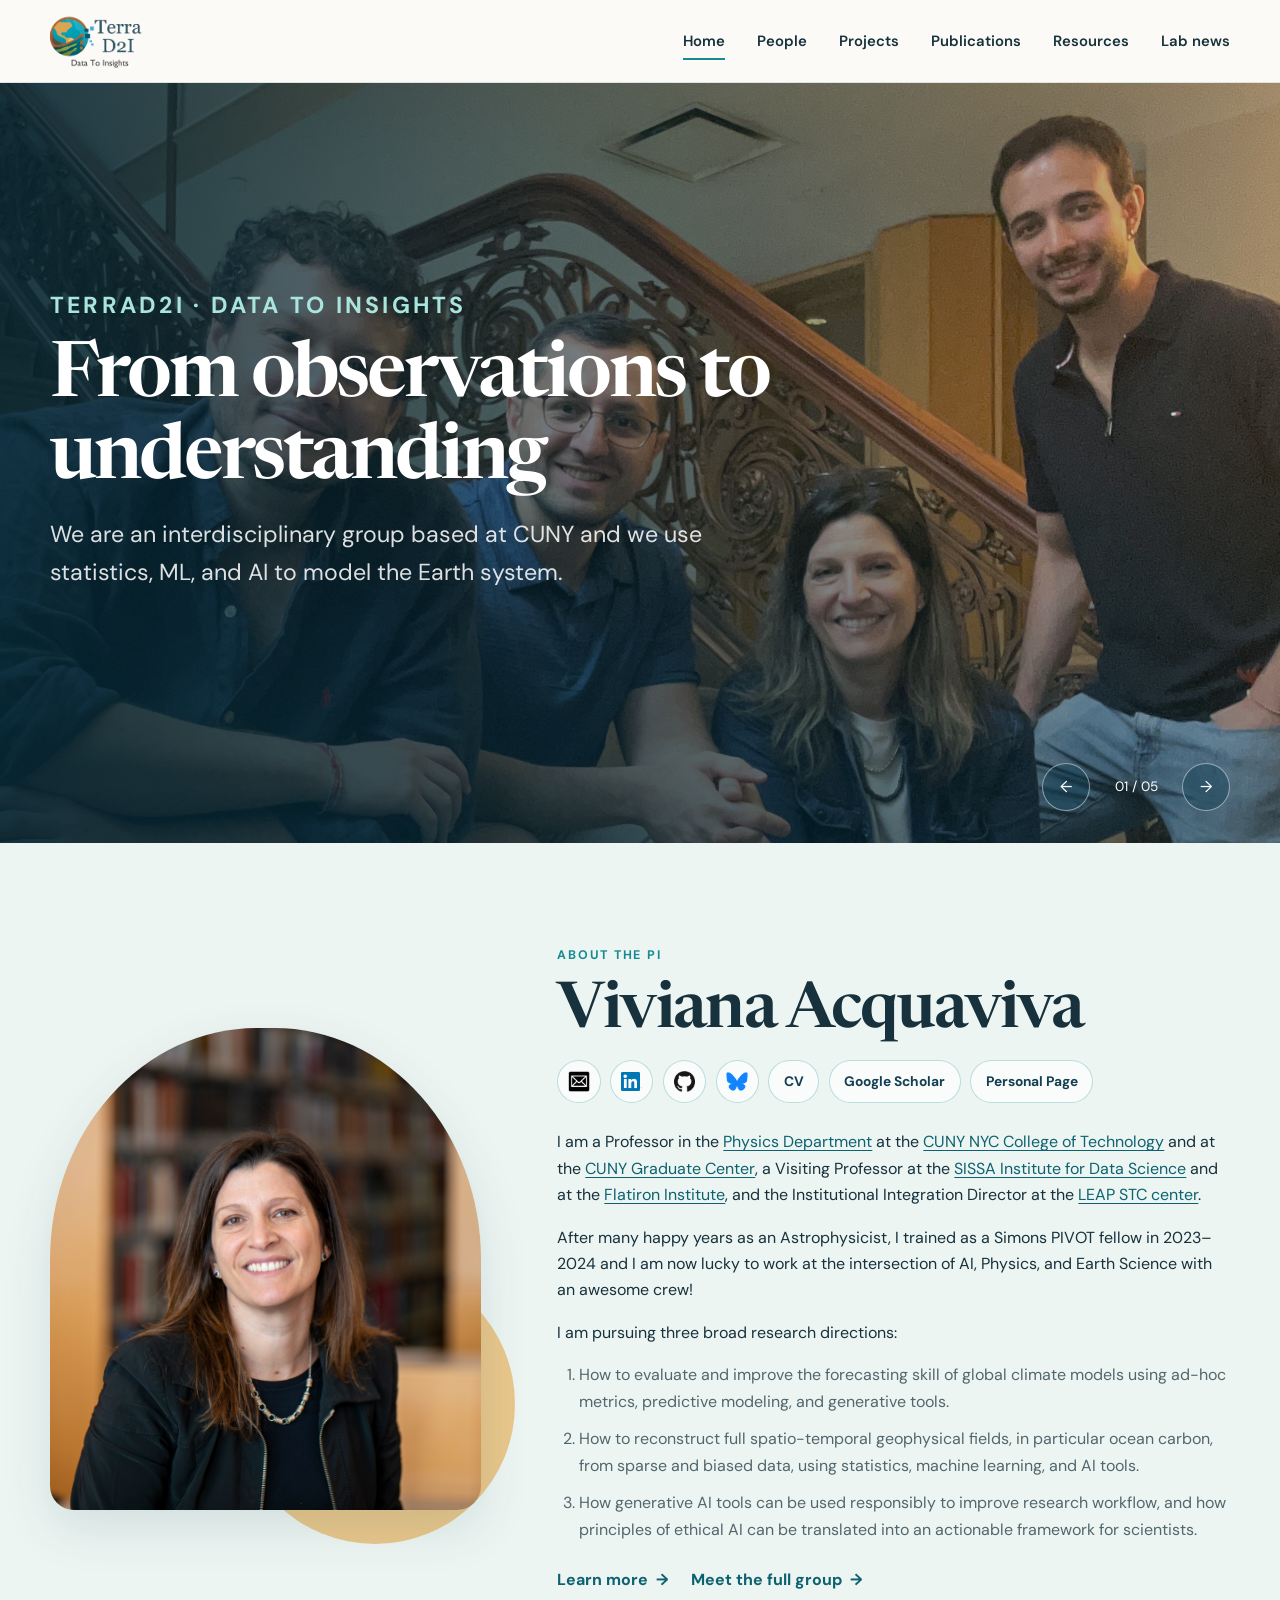
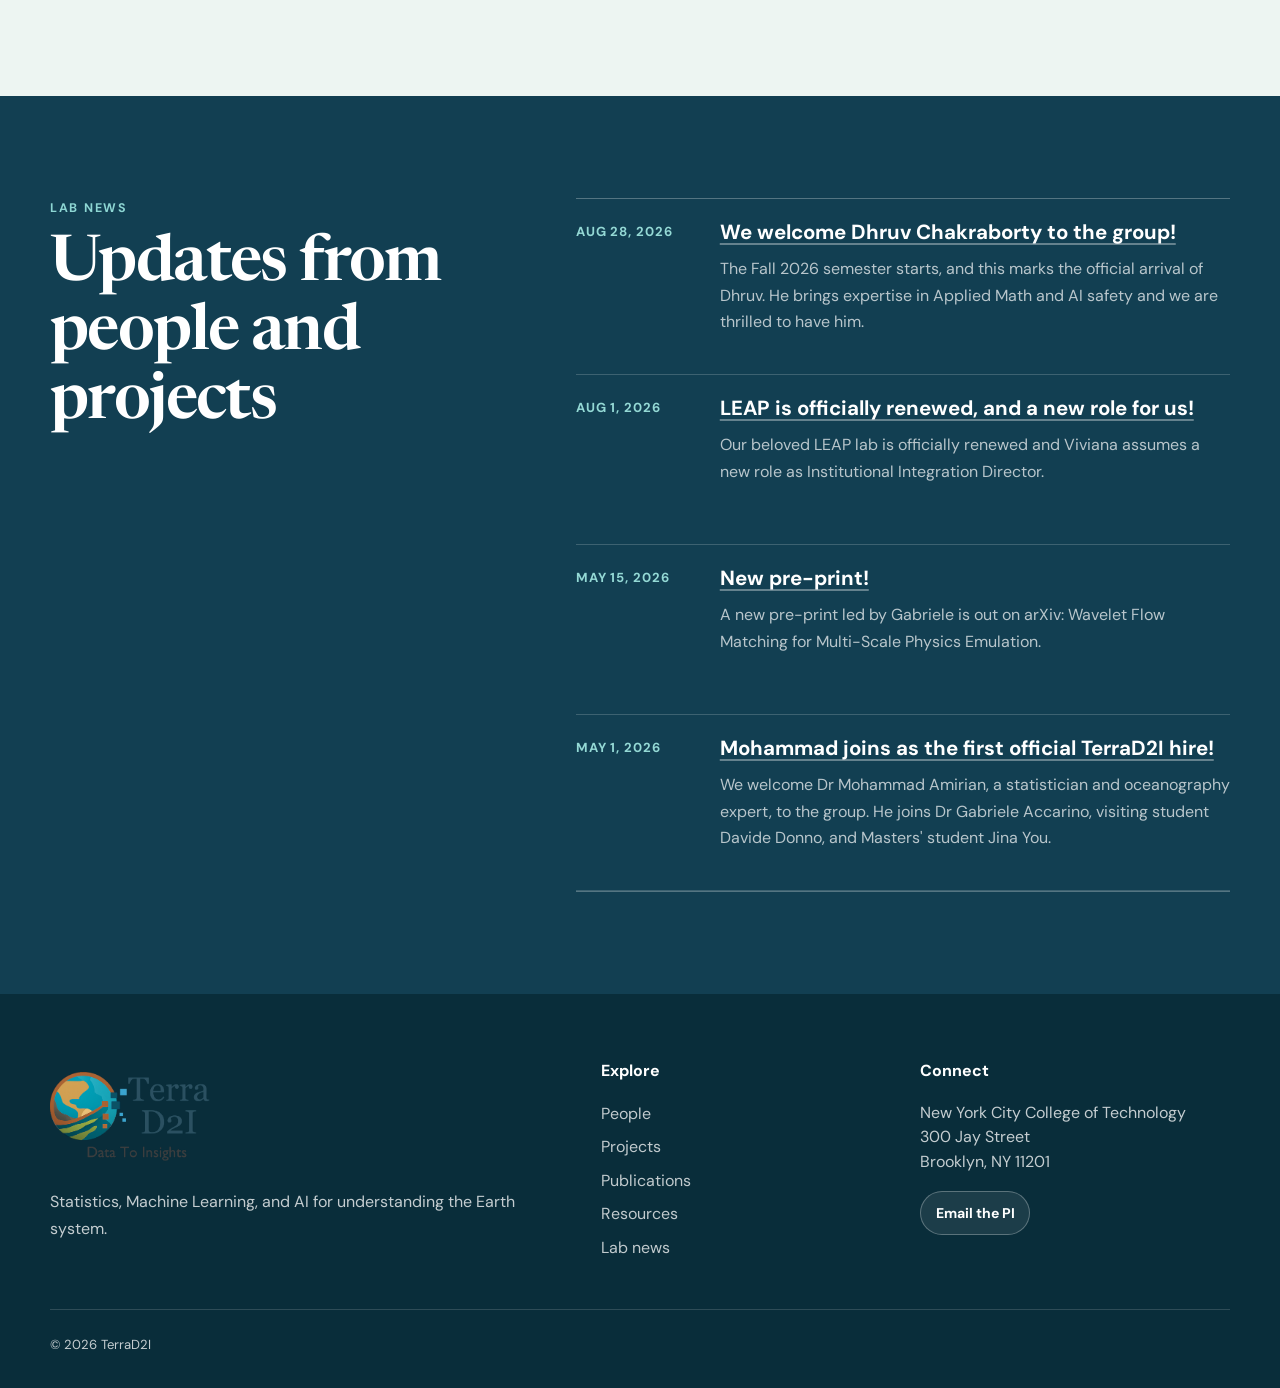
==== index.html @ cfc46a44 "Correct Jina You name" ====
<!doctype html>
<html lang="en">
<head>
  <meta charset="utf-8"><meta name="viewport" content="width=device-width, initial-scale=1">
  <meta name="description" content="The TerraD2I Lab uses statistics, ML, and AI to model the Earth system.">
  <title>TerraD2I · Data to Insights</title><link rel="icon" href="assets/logo/favicon.png"><link rel="stylesheet" href="css/styles.css?v=20260831-jina-you">
</head>
<body>
<a class="skip-link" href="#main">Skip to content</a>
<header class="site-header"><div class="container nav-wrap"><a class="brand" href="index.html" aria-label="TerraD2I home"><img src="assets/logo/terrad2i-logo.png" alt="TerraD2I — Data to Insights"></a><button class="menu-toggle" type="button" aria-expanded="false" aria-controls="site-navigation" aria-label="Open navigation"><span></span></button><nav class="site-nav" id="site-navigation" aria-label="Primary navigation"><a href="index.html" aria-current="page">Home</a><a href="people.html">People</a><a href="projects.html">Projects</a><a href="publications.html">Publications</a><a href="teaching-resources.html">Resources</a><a href="index.html#lab-news">Lab news</a></nav></div></header>
<main id="main">
  <section class="hero" data-slider tabindex="0" aria-label="Featured TerraD2I stories"><div class="hero-slides"></div><div class="container hero-content"><div class="hero-copy" aria-live="polite"></div></div><div class="hero-controls"><button class="round-button slider-prev" type="button" aria-label="Previous slide">←</button><span class="slide-status" aria-live="polite"></span><button class="round-button slider-next" type="button" aria-label="Next slide">→</button></div></section>
  <section class="section section-soft"><div class="container about-grid"><div class="about-photo"><img src="assets/people/viviana-acquaviva.png" alt="Viviana Acquaviva, principal investigator of TerraD2I"></div><div><p class="eyebrow">About the PI</p><h2>Viviana Acquaviva</h2><nav class="profile-links" aria-label="Viviana Acquaviva profile links"><a class="profile-icon-link" href="mailto:vacquaviva@citytech.cuny.edu" aria-label="Email"><img src="assets/logo/email-logo_orig.png" alt=""></a><a class="profile-icon-link" href="https://www.linkedin.com/in/viviana-acquaviva-09704343/" aria-label="LinkedIn"><img src="assets/logo/linkedin-logo_orig.png" alt=""></a><a class="profile-icon-link" href="https://github.com/vacquaviva" aria-label="GitHub"><img src="assets/logo/github-mark-120px-plus_orig.png" alt=""></a><a class="profile-icon-link" href="https://bsky.app/profile/venividivivi.bsky.social" aria-label="Bluesky"><img src="assets/logo/bluesky-logo-svg_orig.png" alt=""></a><a class="profile-text-link" href="assets/CV/cv_VA_Aug2026.pdf">CV</a><a class="profile-text-link" href="https://scholar.google.com/citations?hl=en&amp;user=9HxYZTUAAAAJ&amp;view_op=list_works&amp;sortby=pubdate">Google Scholar</a><a class="profile-text-link" href="https://www.drvivianaacquaviva.com/">Personal Page</a></nav><p>I am a Professor in the <a href="https://www.citytech.cuny.edu/physics/">Physics Department</a> at the <a href="https://www.citytech.cuny.edu/">CUNY NYC College of Technology</a> and at the <a href="https://www.gc.cuny.edu/home">CUNY Graduate Center</a>, a Visiting Professor at the <a href="https://datascience.sissa.it/">SISSA Institute for Data Science</a> and at the <a href="https://www.simonsfoundation.org/flatiron/">Flatiron Institute</a>, and the Institutional Integration Director at the <a href="https://leap.columbia.edu/">LEAP STC center</a>.</p><p>After many happy years as an Astrophysicist, I trained as a Simons PIVOT fellow in 2023–2024 and I am now lucky to work at the intersection of AI, Physics, and Earth Science with an awesome crew!</p><p>I am pursuing three broad research directions:</p><ol class="bio-list"><li>How to evaluate and improve the forecasting skill of global climate models using ad-hoc metrics, predictive modeling, and generative tools.</li><li>How to reconstruct full spatio-temporal geophysical fields, in particular ocean carbon, from sparse and biased data, using statistics, machine learning, and AI tools.</li><li>How generative AI tools can be used responsibly to improve research workflow, and how principles of ethical AI can be translated into an actionable framework for scientists.</li></ol><div class="about-actions"><a class="text-link" href="projects.html">Learn more</a><a class="text-link" href="people.html">Meet the full group</a></div></div></div></section>
  <section class="section section-dark" id="lab-news"><div class="container news-layout"><div><p class="eyebrow">Lab news</p><h2>Updates from people and projects</h2></div><div class="news-window" data-news data-loading aria-label="Latest news"><div class="news-track"><p>Loading news…</p></div></div></div></section>
</main>
<footer class="site-footer"><div class="container"><div class="footer-grid"><div><img class="footer-logo" src="assets/logo/terrad2i-logo.png" alt="TerraD2I"><p>Statistics, Machine Learning, and AI for understanding the Earth system.</p></div><div><p class="footer-title">Explore</p><nav class="footer-links" aria-label="Footer navigation"><a href="people.html">People</a><a href="projects.html">Projects</a><a href="publications.html">Publications</a><a href="teaching-resources.html">Resources</a><a href="index.html#lab-news">Lab news</a></nav></div><div><p class="footer-title">Connect</p><address class="footer-address">New York City College of Technology<br>300 Jay Street<br>Brooklyn, NY 11201</address><a class="footer-button" href="mailto:vacquaviva@citytech.cuny.edu">Email the PI</a></div></div><div class="footer-bottom">© <span data-year></span> TerraD2I</div></div></footer>
<script src="js/main.js?v=20260831-jina-you"></script></body></html>
---- css/styles.css ----
@import url('https://fonts.googleapis.com/css2?family=DM+Sans:wght@400;500;600;700&family=Newsreader:opsz,wght@6..72,500;6..72,600&display=swap');

:root {
  --ink: #17313d;
  --ink-soft: #52666d;
  --ocean: #123f52;
  --ocean-2: #0d6270;
  --teal: #168b91;
  --foam: #edf5f2;
  --sand: #e8b868;
  --sand-light: #f5ead4;
  --paper: #fbfaf6;
  --white: #fff;
  --line: #d7e1df;
  --shadow: 0 18px 50px rgba(18, 63, 82, .12);
  --radius: 1.25rem;
  --max: 1180px;
}

* { box-sizing: border-box; }
html { scroll-behavior: smooth; scroll-padding-top: 7rem; }
body { margin: 0; color: var(--ink); background: var(--paper); font-family: "DM Sans", sans-serif; line-height: 1.65; }
img { display: block; max-width: 100%; }
a { color: var(--ocean-2); text-underline-offset: .2em; }
a:hover { color: var(--teal); }
button, input { font: inherit; }
:focus-visible { outline: 3px solid var(--sand); outline-offset: 3px; }
.skip-link { position: fixed; top: .5rem; left: .5rem; z-index: 1000; transform: translateY(-160%); padding: .65rem 1rem; background: var(--white); color: var(--ocean); border-radius: .5rem; }
.skip-link:focus { transform: translateY(0); }
.container { width: min(calc(100% - 2rem), var(--max)); margin-inline: auto; }
.section { padding: clamp(4rem, 8vw, 7.5rem) 0; }
.section-soft { background: var(--foam); }
.section-dark { background: var(--ocean); color: var(--white); }
.eyebrow { margin: 0 0 .75rem; color: var(--teal); font-size: .78rem; font-weight: 700; letter-spacing: .14em; text-transform: uppercase; }
.section-dark .eyebrow { color: #8dd6d3; }
h1, h2, h3 { margin: 0 0 .8rem; line-height: 1.08; }
h1, h2 { font-family: "Newsreader", Georgia, serif; font-weight: 600; }
h1 { font-size: clamp(3rem, 8vw, 6rem); letter-spacing: -.04em; }
.hero h1 { font-size: clamp(2.4rem, 6.4vw, 4.8rem); }
h2 { font-size: clamp(2.3rem, 5vw, 4rem); letter-spacing: -.025em; }
h3 { font-size: 1.28rem; }
p { margin: 0 0 1rem; }
.lede { max-width: 780px; font-size: clamp(1.15rem, 2.3vw, 1.5rem); color: var(--ink-soft); }
.section-heading { display: flex; align-items: end; justify-content: space-between; gap: 2rem; margin-bottom: 2.25rem; }
.section-heading > div { max-width: 760px; }
.text-link { display: inline-flex; gap: .5rem; align-items: center; font-weight: 700; text-decoration: none; }
.text-link::after { content: "→"; transition: transform .2s ease; }
.text-link:hover::after { transform: translateX(.25rem); }

.site-header { position: sticky; top: 0; z-index: 100; background: rgba(251, 250, 246, .94); border-bottom: 1px solid rgba(215, 225, 223, .85); backdrop-filter: blur(14px); }
.nav-wrap { min-height: 82px; display: flex; align-items: center; justify-content: space-between; gap: 2rem; }
.brand { display: inline-flex; align-items: center; width: 152px; flex: 0 0 auto; }
.brand img { width: 100%; height: 64px; object-fit: contain; object-position: left center; }
.site-nav { display: flex; align-items: center; gap: clamp(1rem, 2.5vw, 2.1rem); }
.site-nav a { position: relative; color: var(--ink); font-size: .93rem; font-weight: 600; text-decoration: none; }
.site-nav a::after { content: ""; position: absolute; right: 0; bottom: -.45rem; left: 0; height: 2px; background: var(--teal); transform: scaleX(0); transition: transform .2s; }
.site-nav a:hover::after, .site-nav a[aria-current="page"]::after { transform: scaleX(1); }
.menu-toggle { display: none; width: 46px; height: 46px; place-items: center; border: 1px solid var(--line); border-radius: 50%; background: transparent; color: var(--ink); }
.menu-toggle span, .menu-toggle::before, .menu-toggle::after { content: ""; display: block; width: 20px; height: 2px; background: currentColor; transition: .2s; }
.menu-toggle::before { transform: translateY(-5px); }
.menu-toggle::after { transform: translateY(5px); }

.hero { position: relative; min-height: min(760px, calc(100vh - 82px)); overflow: hidden; background: var(--ocean); color: var(--white); }
.hero-slides, .hero-slide { position: absolute; inset: 0; }
.hero-slide { opacity: 0; transition: opacity .8s ease; }
.hero-slide.is-active { opacity: 1; }
.hero-slide::after { content: ""; position: absolute; inset: 0; background: linear-gradient(90deg, rgba(5, 37, 49, .88) 0%, rgba(5, 37, 49, .54) 48%, rgba(5, 37, 49, .15) 100%), linear-gradient(0deg, rgba(5, 37, 49, .48), transparent 55%); }
.hero-slide img { width: 100%; height: 100%; object-fit: cover; }
.hero-content { position: relative; z-index: 3; min-height: min(760px, calc(100vh - 82px)); display: flex; align-items: center; padding: 6rem 0 8rem; }
.hero-copy { max-width: 760px; }
.hero .eyebrow { color: #a9e5dd; }
.hero p { max-width: 660px; font-size: clamp(1.1rem, 2.2vw, 1.45rem); color: rgba(255,255,255,.86); }
.hero-controls { position: absolute; z-index: 5; right: max(1rem, calc((100vw - var(--max))/2)); bottom: 2rem; display: flex; align-items: center; gap: .75rem; }
.round-button { width: 48px; height: 48px; border: 1px solid rgba(255,255,255,.48); border-radius: 50%; background: rgba(18,63,82,.45); color: white; cursor: pointer; transition: .2s; }
.round-button:hover { background: var(--white); color: var(--ocean); }
.slide-status { min-width: 4.25rem; font-size: .85rem; text-align: center; }

.intro-grid { display: grid; grid-template-columns: .85fr 1.4fr; gap: clamp(2.5rem, 7vw, 7rem); align-items: start; }
.intro-mark { font-family: "Newsreader", Georgia, serif; font-size: clamp(4rem, 10vw, 8rem); line-height: .75; color: var(--sand); }
.intro-copy h2 { max-width: 780px; }
.about-grid { display: grid; grid-template-columns: minmax(280px, .8fr) 1.25fr; gap: clamp(2rem, 6vw, 6rem); align-items: center; }
.about-photo { position: relative; }
.about-photo::before { content: ""; position: absolute; width: 65%; aspect-ratio: 1; right: -8%; bottom: -7%; border-radius: 50%; background: var(--sand); opacity: .75; }
.about-photo img { position: relative; z-index: 1; width: 100%; aspect-ratio: 1 / 1.12; object-fit: cover; border-radius: 48% 48% 1.5rem 1.5rem; box-shadow: var(--shadow); }
.about-meta { margin-bottom: 1.5rem; color: var(--ink-soft); font-weight: 600; }
.profile-links { display: flex; flex-wrap: wrap; align-items: center; gap: .6rem; margin: .15rem 0 1.65rem; }
.profile-links a { display: inline-flex; align-items: center; justify-content: center; min-height: 2.7rem; border: 1px solid rgba(22, 139, 145, .28); border-radius: 99px; background: rgba(255,255,255,.72); color: var(--ocean); font-size: .86rem; font-weight: 700; text-decoration: none; transition: background .2s, border-color .2s, transform .2s; }
.profile-links a:hover { border-color: var(--teal); background: var(--white); color: var(--ocean-2); transform: translateY(-1px); }
.profile-links .profile-icon-link { flex: 0 0 2.7rem; width: 2.7rem; height: 2.7rem; min-height: 2.7rem; padding: 0; }
.profile-links .profile-icon-link img { display: block; width: 1.35rem; height: 1.35rem; max-width: 1.35rem; max-height: 1.35rem; object-fit: contain; }
.profile-text-link { padding: .55rem .9rem; }
.bio-list { margin: 0 0 1.5rem; padding-left: 1.35rem; color: var(--ink-soft); }
.bio-list li + li { margin-top: .7rem; }
.about-actions { display: flex; flex-wrap: wrap; gap: 1.4rem; align-items: center; }

.card-grid { display: grid; grid-template-columns: repeat(4, 1fr); gap: 1.25rem; }
.project-card { display: flex; flex-direction: column; min-height: 100%; overflow: hidden; background: var(--white); border: 1px solid var(--line); border-radius: var(--radius); box-shadow: 0 8px 30px rgba(18,63,82,.05); transition: transform .25s, box-shadow .25s; }
.project-card:hover { transform: translateY(-5px); box-shadow: var(--shadow); }
.project-card img { width: 100%; aspect-ratio: 16 / 9; object-fit: contain; background: var(--foam); padding: .45rem; }
.card-body { flex: 1; display: flex; flex-direction: column; padding: 1.35rem; }
.card-body p { color: var(--ink-soft); }
.card-body .text-link { margin-top: auto; }
.tags { display: flex; flex-wrap: wrap; gap: .45rem; margin-bottom: .85rem; }
.tag { padding: .28rem .62rem; border-radius: 99px; background: var(--foam); color: var(--ocean-2); font-size: .72rem; font-weight: 700; }

.news-layout { display: grid; grid-template-columns: .8fr 1.2fr; gap: clamp(2.5rem, 7vw, 7rem); align-items: start; }
.news-window { border-top: 1px solid rgba(255,255,255,.28); border-bottom: 1px solid rgba(255,255,255,.28); }
.news-track { display: grid; }
.news-item { min-height: 170px; display: grid; grid-template-columns: 120px 1fr; gap: 1.5rem; padding: 1.4rem 0; border-bottom: 1px solid rgba(255,255,255,.18); }
.news-date { color: #94d9d5; font-size: .82rem; font-weight: 700; letter-spacing: .07em; text-transform: uppercase; }
.news-item h3 { color: var(--white); }
.news-item p { color: rgba(255,255,255,.7); }
.news-item a { color: var(--white); text-decoration-color: rgba(255,255,255,.35); }
.news-note { color: rgba(255,255,255,.68); }

.quick-grid { display: grid; grid-template-columns: repeat(3, 1fr); border-top: 1px solid var(--line); border-left: 1px solid var(--line); }
.quick-card { min-height: 220px; padding: 2rem; color: var(--ink); border-right: 1px solid var(--line); border-bottom: 1px solid var(--line); text-decoration: none; transition: background .2s; }
.quick-card:hover { background: var(--sand-light); color: var(--ink); }
.quick-card span { display: block; margin-top: 2.25rem; color: var(--teal); font-size: 1.6rem; }

.page-hero { padding: clamp(5rem, 10vw, 9rem) 0 clamp(3rem, 7vw, 6rem); background: var(--ocean); color: var(--white); }
.page-hero p { max-width: 760px; color: rgba(255,255,255,.74); font-size: 1.2rem; }
.simple-page-heading { margin-bottom: 2.5rem; }
.simple-page-heading h1 { color: var(--ocean); font-size: clamp(3rem, 7vw, 5rem); }
.simple-page-heading .people-page-title { font-size: clamp(2.4rem, 5.6vw, 4rem); }
.page-tag { font-size: 1.05rem; letter-spacing: .16em; margin-bottom: 1.5rem; }
.people-grid { display: grid; grid-template-columns: repeat(3, 1fr); gap: 1.5rem; }
.person-card { display: flex; flex-direction: column; overflow: hidden; background: var(--white); border: 1px solid var(--line); border-radius: var(--radius); }
.person-card img { width: 100%; aspect-ratio: 1 / .92; object-fit: cover; object-position: center 24%; }
.person-card .card-body { display: block; flex: 1; }
.person-position { margin-bottom: .15rem; color: var(--teal); font-weight: 700; }
.person-affiliation { margin-bottom: 1rem; color: var(--ink-soft); font-size: .9rem; }
.person-links { display: flex; flex-wrap: wrap; align-items: center; gap: .55rem; margin-top: 1rem; }
.person-links a { display: inline-flex; align-items: center; justify-content: center; min-height: 2.25rem; border: 1px solid rgba(22, 139, 145, .28); border-radius: 99px; background: rgba(237, 245, 242, .72); color: var(--ocean); font-size: .82rem; font-weight: 700; text-decoration: none; transition: background .2s, border-color .2s, transform .2s; }
.person-links a:hover { border-color: var(--teal); background: var(--white); transform: translateY(-1px); }
.person-icon-link { width: 2.25rem; padding: 0; }
.person-icon-link img { width: 1.1rem; height: 1.1rem; max-width: 1.1rem; max-height: 1.1rem; object-fit: contain; }
.person-text-link { padding: .45rem .75rem; }
.pi-card { display: grid; grid-template-columns: minmax(280px, .85fr) 1.25fr; overflow: hidden; margin-bottom: 5rem; background: var(--white); border: 1px solid var(--line); border-radius: var(--radius); box-shadow: var(--shadow); }
.pi-card img { width: 100%; height: 100%; min-height: 480px; object-fit: cover; }
.pi-card .card-body { padding: clamp(2rem, 5vw, 4rem); justify-content: center; }

.filters { display: flex; flex-wrap: wrap; gap: .65rem; margin-bottom: 2rem; }
.filter-button { padding: .6rem .95rem; border: 1px solid var(--line); border-radius: 99px; background: var(--white); color: var(--ink); cursor: pointer; font-weight: 700; }
.filter-button:hover, .filter-button.is-active { border-color: var(--ocean); background: var(--ocean); color: var(--white); }
.projects-grid { grid-template-columns: repeat(3, 1fr); }

.search-wrap { position: relative; max-width: 620px; margin-bottom: 2.5rem; }
.search-input { width: 100%; padding: 1rem 1.1rem 1rem 3.1rem; border: 1px solid var(--line); border-radius: .8rem; background: var(--white); color: var(--ink); }
.search-wrap::before { content: "⌕"; position: absolute; top: .36rem; left: 1rem; color: var(--teal); font-size: 1.75rem; }
.pub-year { margin: 3rem 0 1rem; padding-bottom: .6rem; border-bottom: 2px solid var(--sand); font-family: "Newsreader", Georgia, serif; font-size: 2rem; }
.publication { display: grid; grid-template-columns: 1fr auto; gap: 1.5rem; padding: 1.5rem 0; border-bottom: 1px solid var(--line); }
.publication h3 { margin-bottom: .35rem; }
.pub-meta { color: var(--ink-soft); }
.pub-links { display: flex; align-items: start; flex-wrap: wrap; gap: .5rem; }
.pub-links a { padding: .3rem .55rem; border: 1px solid var(--line); border-radius: .4rem; font-size: .75rem; font-weight: 700; text-decoration: none; }
.empty-state { padding: 2rem; border: 1px dashed var(--line); border-radius: var(--radius); color: var(--ink-soft); }

.resources-grid { display: grid; grid-template-columns: repeat(2, 1fr); gap: 1.25rem; }
.resource-card { display: grid; grid-template-columns: 68px 1fr; gap: 1.25rem; padding: 1.6rem; background: var(--white); border: 1px solid var(--line); border-radius: var(--radius); }
.resource-icon { width: 58px; height: 58px; display: grid; place-items: center; border-radius: 50%; background: var(--sand-light); color: var(--ocean); font-family: "Newsreader", Georgia, serif; font-size: 1.65rem; }

.site-footer { padding: 4rem 0 2rem; background: #092d3a; color: rgba(255,255,255,.76); }
.footer-grid { display: grid; grid-template-columns: 1.3fr .7fr .8fr; gap: 3rem; }
.footer-logo { width: 180px; margin-bottom: 1.2rem; opacity: .96; }
.footer-title { color: var(--white); font-weight: 700; }
.footer-links { display: grid; gap: .45rem; }
.footer-links a { color: rgba(255,255,255,.75); text-decoration: none; }
.footer-address { margin-bottom: 1rem; color: rgba(255,255,255,.76); font-style: normal; line-height: 1.55; }
.footer-button { display: inline-flex; align-items: center; justify-content: center; padding: .6rem .9rem; border: 1px solid rgba(255,255,255,.28); border-radius: 99px; background: rgba(255,255,255,.08); color: var(--white); font-size: .88rem; font-weight: 700; text-decoration: none; transition: background .2s, border-color .2s, transform .2s; }
.footer-button:hover { border-color: rgba(255,255,255,.55); background: rgba(255,255,255,.15); color: var(--white); transform: translateY(-1px); }
.footer-bottom { margin-top: 3rem; padding-top: 1.5rem; border-top: 1px solid rgba(255,255,255,.15); font-size: .82rem; }

@media (max-width: 980px) {
  .menu-toggle { display: grid; }
  .site-nav { position: absolute; top: 82px; right: 0; left: 0; display: none; padding: 1.25rem 1rem 1.75rem; background: var(--paper); border-bottom: 1px solid var(--line); box-shadow: var(--shadow); }
  .site-nav.is-open { display: grid; }
  .site-nav a { padding: .45rem 0; }
  .card-grid, .projects-grid { grid-template-columns: repeat(2, 1fr); }
  .people-grid { grid-template-columns: repeat(2, 1fr); }
  .intro-grid, .news-layout { grid-template-columns: 1fr; }
  .intro-mark { line-height: 1; }
}

@media (max-width: 720px) {
  .section { padding: 4.25rem 0; }
  .hero, .hero-content { min-height: 660px; }
  .hero-slide::after { background: linear-gradient(0deg, rgba(5,37,49,.92), rgba(5,37,49,.35)); }
  .hero-content { align-items: end; padding-bottom: 8rem; }
  .hero-controls { right: 1rem; left: 1rem; justify-content: flex-end; }
  .section-heading { display: block; }
  .section-heading .text-link { margin-top: 1rem; }
  .about-grid, .pi-card { grid-template-columns: 1fr; }
  .pi-card img { min-height: 0; aspect-ratio: 1; }
  .card-grid, .projects-grid, .people-grid, .quick-grid, .resources-grid, .footer-grid { grid-template-columns: 1fr; }
  .news-item { grid-template-columns: 1fr; gap: .35rem; }
  .publication { grid-template-columns: 1fr; }
  .quick-grid { border-left: 0; }
  .quick-card { border-left: 1px solid var(--line); }
}

@media (prefers-reduced-motion: reduce) {
  html { scroll-behavior: auto; }
  *, *::before, *::after { scroll-behavior: auto !important; transition-duration: .01ms !important; animation-duration: .01ms !important; animation-iteration-count: 1 !important; }
}
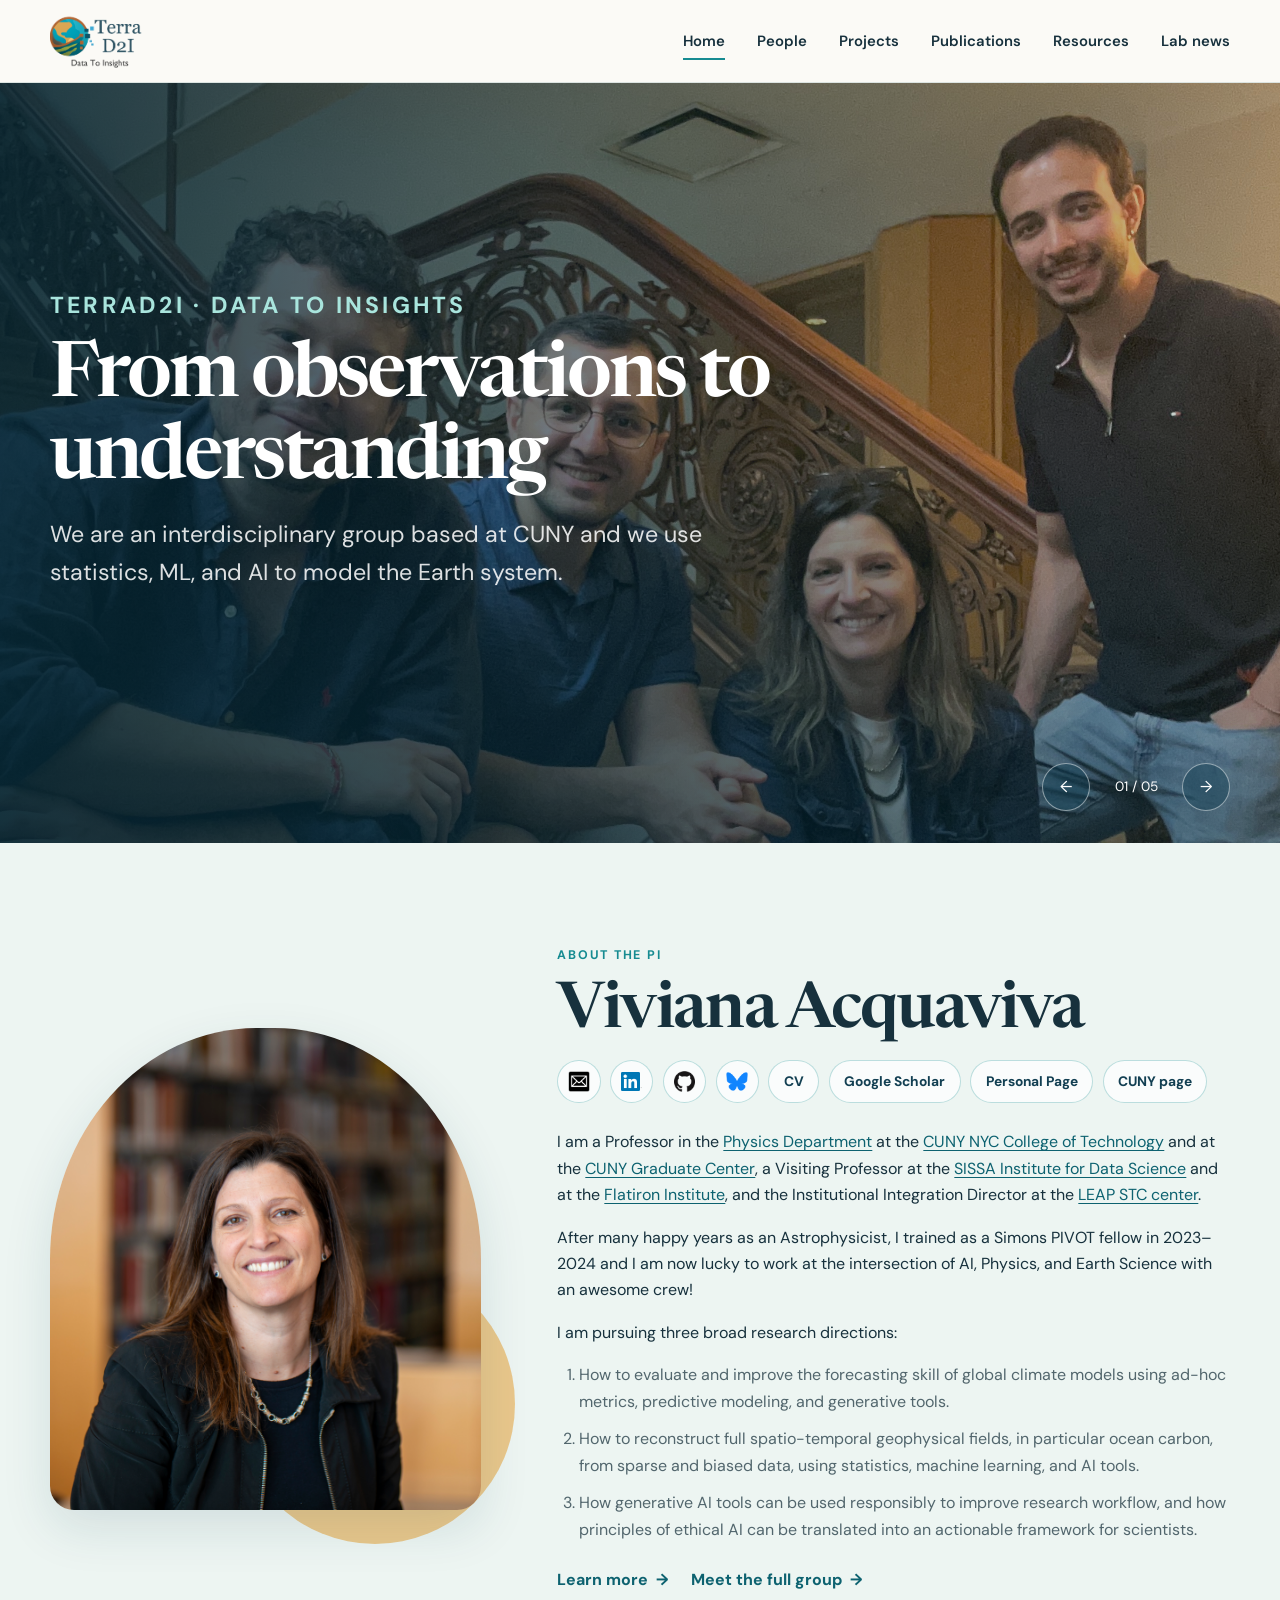
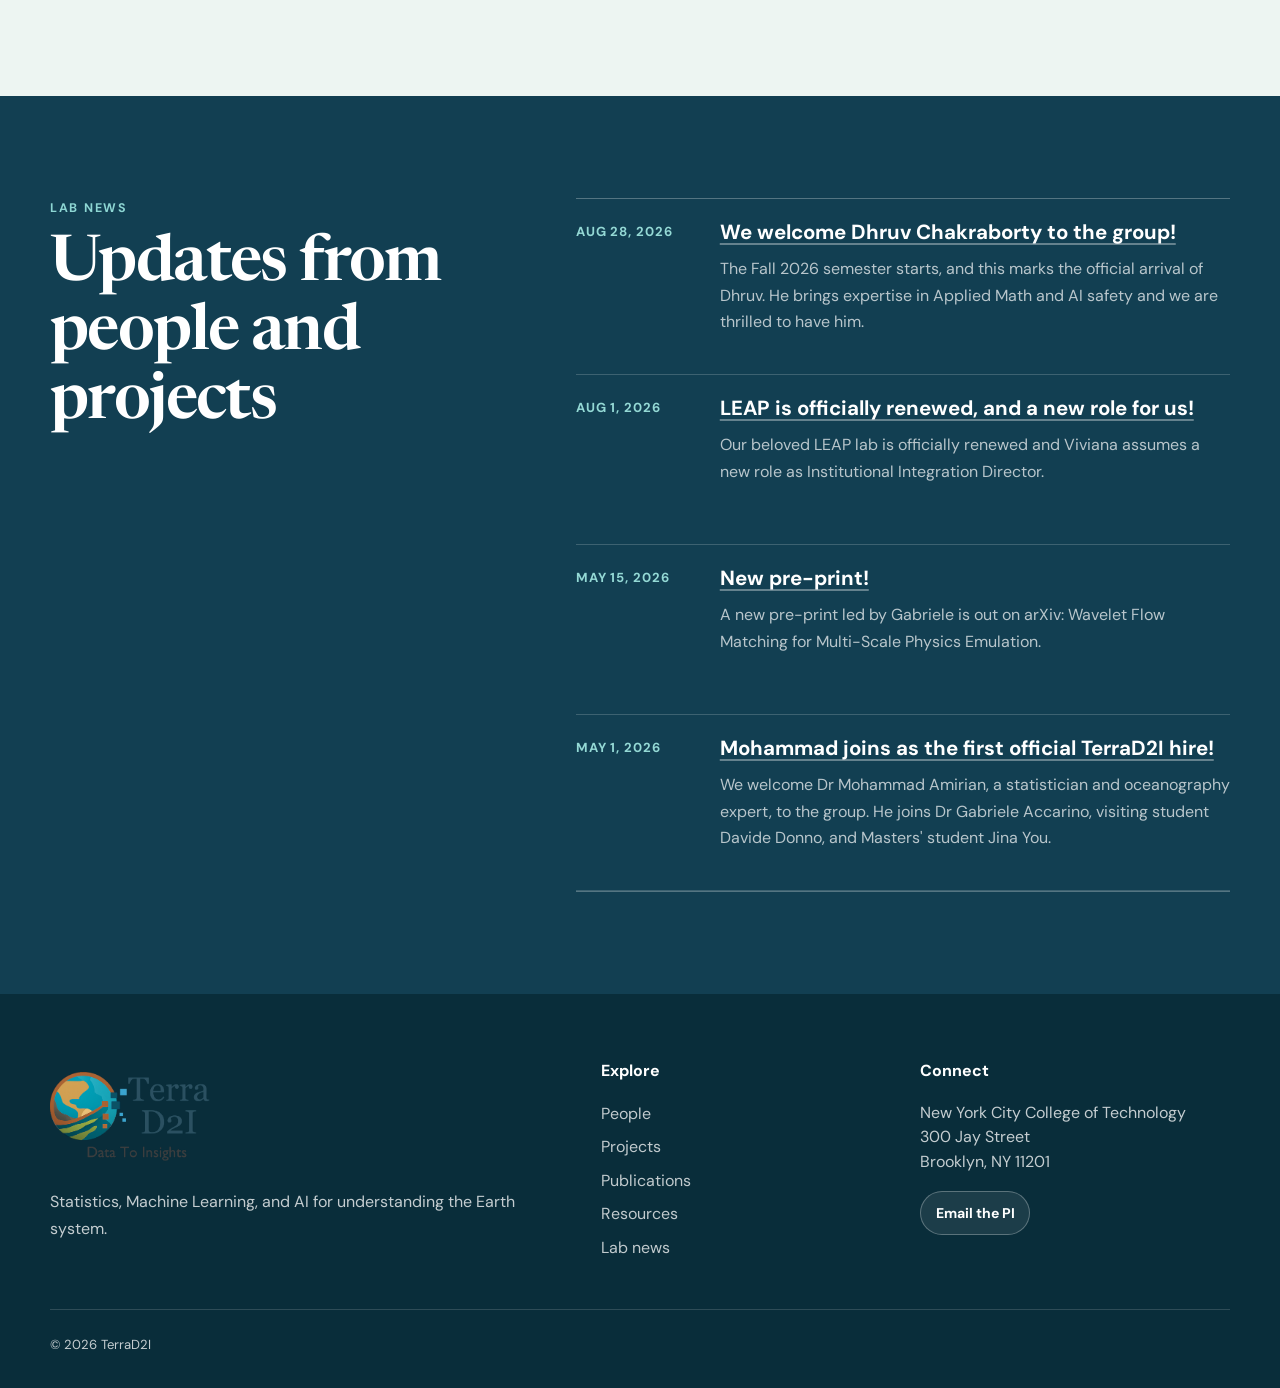
==== commit 13c13aff: "Add CUNY profile link" ====
--- a/index.html
+++ b/index.html
@@ -3,15 +3,15 @@
 <head>
   <meta charset="utf-8"><meta name="viewport" content="width=device-width, initial-scale=1">
   <meta name="description" content="The TerraD2I Lab uses statistics, ML, and AI to model the Earth system.">
-  <title>TerraD2I · Data to Insights</title><link rel="icon" href="assets/logo/favicon.png"><link rel="stylesheet" href="css/styles.css?v=20260831-jina-you">
+  <title>TerraD2I · Data to Insights</title><link rel="icon" href="assets/logo/favicon.png"><link rel="stylesheet" href="css/styles.css?v=20260831-cuny-page">
 </head>
 <body>
 <a class="skip-link" href="#main">Skip to content</a>
 <header class="site-header"><div class="container nav-wrap"><a class="brand" href="index.html" aria-label="TerraD2I home"><img src="assets/logo/terrad2i-logo.png" alt="TerraD2I — Data to Insights"></a><button class="menu-toggle" type="button" aria-expanded="false" aria-controls="site-navigation" aria-label="Open navigation"><span></span></button><nav class="site-nav" id="site-navigation" aria-label="Primary navigation"><a href="index.html" aria-current="page">Home</a><a href="people.html">People</a><a href="projects.html">Projects</a><a href="publications.html">Publications</a><a href="teaching-resources.html">Resources</a><a href="index.html#lab-news">Lab news</a></nav></div></header>
 <main id="main">
   <section class="hero" data-slider tabindex="0" aria-label="Featured TerraD2I stories"><div class="hero-slides"></div><div class="container hero-content"><div class="hero-copy" aria-live="polite"></div></div><div class="hero-controls"><button class="round-button slider-prev" type="button" aria-label="Previous slide">←</button><span class="slide-status" aria-live="polite"></span><button class="round-button slider-next" type="button" aria-label="Next slide">→</button></div></section>
-  <section class="section section-soft"><div class="container about-grid"><div class="about-photo"><img src="assets/people/viviana-acquaviva.png" alt="Viviana Acquaviva, principal investigator of TerraD2I"></div><div><p class="eyebrow">About the PI</p><h2>Viviana Acquaviva</h2><nav class="profile-links" aria-label="Viviana Acquaviva profile links"><a class="profile-icon-link" href="mailto:vacquaviva@citytech.cuny.edu" aria-label="Email"><img src="assets/logo/email-logo_orig.png" alt=""></a><a class="profile-icon-link" href="https://www.linkedin.com/in/viviana-acquaviva-09704343/" aria-label="LinkedIn"><img src="assets/logo/linkedin-logo_orig.png" alt=""></a><a class="profile-icon-link" href="https://github.com/vacquaviva" aria-label="GitHub"><img src="assets/logo/github-mark-120px-plus_orig.png" alt=""></a><a class="profile-icon-link" href="https://bsky.app/profile/venividivivi.bsky.social" aria-label="Bluesky"><img src="assets/logo/bluesky-logo-svg_orig.png" alt=""></a><a class="profile-text-link" href="assets/CV/cv_VA_Aug2026.pdf">CV</a><a class="profile-text-link" href="https://scholar.google.com/citations?hl=en&amp;user=9HxYZTUAAAAJ&amp;view_op=list_works&amp;sortby=pubdate">Google Scholar</a><a class="profile-text-link" href="https://www.drvivianaacquaviva.com/">Personal Page</a></nav><p>I am a Professor in the <a href="https://www.citytech.cuny.edu/physics/">Physics Department</a> at the <a href="https://www.citytech.cuny.edu/">CUNY NYC College of Technology</a> and at the <a href="https://www.gc.cuny.edu/home">CUNY Graduate Center</a>, a Visiting Professor at the <a href="https://datascience.sissa.it/">SISSA Institute for Data Science</a> and at the <a href="https://www.simonsfoundation.org/flatiron/">Flatiron Institute</a>, and the Institutional Integration Director at the <a href="https://leap.columbia.edu/">LEAP STC center</a>.</p><p>After many happy years as an Astrophysicist, I trained as a Simons PIVOT fellow in 2023–2024 and I am now lucky to work at the intersection of AI, Physics, and Earth Science with an awesome crew!</p><p>I am pursuing three broad research directions:</p><ol class="bio-list"><li>How to evaluate and improve the forecasting skill of global climate models using ad-hoc metrics, predictive modeling, and generative tools.</li><li>How to reconstruct full spatio-temporal geophysical fields, in particular ocean carbon, from sparse and biased data, using statistics, machine learning, and AI tools.</li><li>How generative AI tools can be used responsibly to improve research workflow, and how principles of ethical AI can be translated into an actionable framework for scientists.</li></ol><div class="about-actions"><a class="text-link" href="projects.html">Learn more</a><a class="text-link" href="people.html">Meet the full group</a></div></div></div></section>
+  <section class="section section-soft"><div class="container about-grid"><div class="about-photo"><img src="assets/people/viviana-acquaviva.png" alt="Viviana Acquaviva, principal investigator of TerraD2I"></div><div><p class="eyebrow">About the PI</p><h2>Viviana Acquaviva</h2><nav class="profile-links" aria-label="Viviana Acquaviva profile links"><a class="profile-icon-link" href="mailto:vacquaviva@citytech.cuny.edu" aria-label="Email"><img src="assets/logo/email-logo_orig.png" alt=""></a><a class="profile-icon-link" href="https://www.linkedin.com/in/viviana-acquaviva-09704343/" aria-label="LinkedIn"><img src="assets/logo/linkedin-logo_orig.png" alt=""></a><a class="profile-icon-link" href="https://github.com/vacquaviva" aria-label="GitHub"><img src="assets/logo/github-mark-120px-plus_orig.png" alt=""></a><a class="profile-icon-link" href="https://bsky.app/profile/venividivivi.bsky.social" aria-label="Bluesky"><img src="assets/logo/bluesky-logo-svg_orig.png" alt=""></a><a class="profile-text-link" href="assets/CV/cv_VA_Aug2026.pdf">CV</a><a class="profile-text-link" href="https://scholar.google.com/citations?hl=en&amp;user=9HxYZTUAAAAJ&amp;view_op=list_works&amp;sortby=pubdate">Google Scholar</a><a class="profile-text-link" href="https://www.drvivianaacquaviva.com/">Personal Page</a><a class="profile-text-link" href="https://www.citytech.cuny.edu/faculty/VAcquaviva">CUNY page</a></nav><p>I am a Professor in the <a href="https://www.citytech.cuny.edu/physics/">Physics Department</a> at the <a href="https://www.citytech.cuny.edu/">CUNY NYC College of Technology</a> and at the <a href="https://www.gc.cuny.edu/home">CUNY Graduate Center</a>, a Visiting Professor at the <a href="https://datascience.sissa.it/">SISSA Institute for Data Science</a> and at the <a href="https://www.simonsfoundation.org/flatiron/">Flatiron Institute</a>, and the Institutional Integration Director at the <a href="https://leap.columbia.edu/">LEAP STC center</a>.</p><p>After many happy years as an Astrophysicist, I trained as a Simons PIVOT fellow in 2023–2024 and I am now lucky to work at the intersection of AI, Physics, and Earth Science with an awesome crew!</p><p>I am pursuing three broad research directions:</p><ol class="bio-list"><li>How to evaluate and improve the forecasting skill of global climate models using ad-hoc metrics, predictive modeling, and generative tools.</li><li>How to reconstruct full spatio-temporal geophysical fields, in particular ocean carbon, from sparse and biased data, using statistics, machine learning, and AI tools.</li><li>How generative AI tools can be used responsibly to improve research workflow, and how principles of ethical AI can be translated into an actionable framework for scientists.</li></ol><div class="about-actions"><a class="text-link" href="projects.html">Learn more</a><a class="text-link" href="people.html">Meet the full group</a></div></div></div></section>
   <section class="section section-dark" id="lab-news"><div class="container news-layout"><div><p class="eyebrow">Lab news</p><h2>Updates from people and projects</h2></div><div class="news-window" data-news data-loading aria-label="Latest news"><div class="news-track"><p>Loading news…</p></div></div></div></section>
 </main>
 <footer class="site-footer"><div class="container"><div class="footer-grid"><div><img class="footer-logo" src="assets/logo/terrad2i-logo.png" alt="TerraD2I"><p>Statistics, Machine Learning, and AI for understanding the Earth system.</p></div><div><p class="footer-title">Explore</p><nav class="footer-links" aria-label="Footer navigation"><a href="people.html">People</a><a href="projects.html">Projects</a><a href="publications.html">Publications</a><a href="teaching-resources.html">Resources</a><a href="index.html#lab-news">Lab news</a></nav></div><div><p class="footer-title">Connect</p><address class="footer-address">New York City College of Technology<br>300 Jay Street<br>Brooklyn, NY 11201</address><a class="footer-button" href="mailto:vacquaviva@citytech.cuny.edu">Email the PI</a></div></div><div class="footer-bottom">© <span data-year></span> TerraD2I</div></div></footer>
-<script src="js/main.js?v=20260831-jina-you"></script></body></html>
+<script src="js/main.js?v=20260831-cuny-page"></script></body></html>
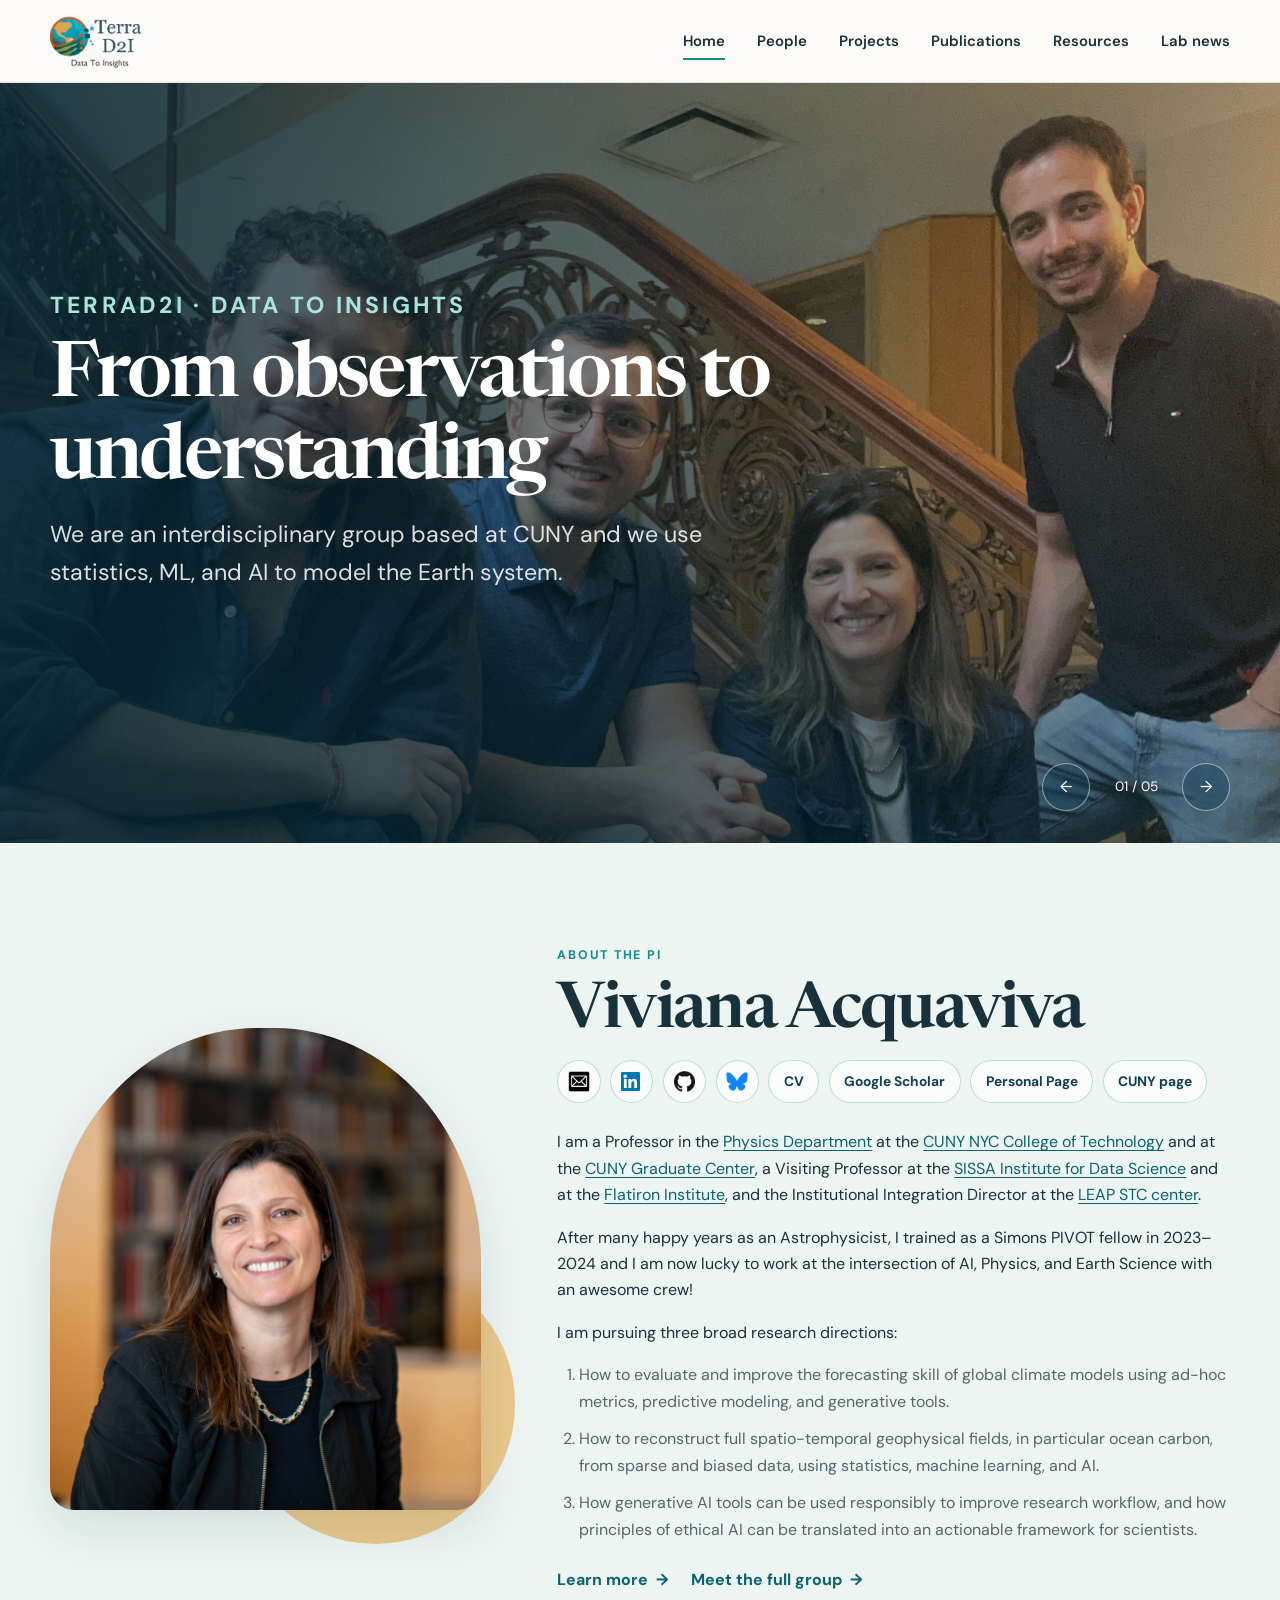
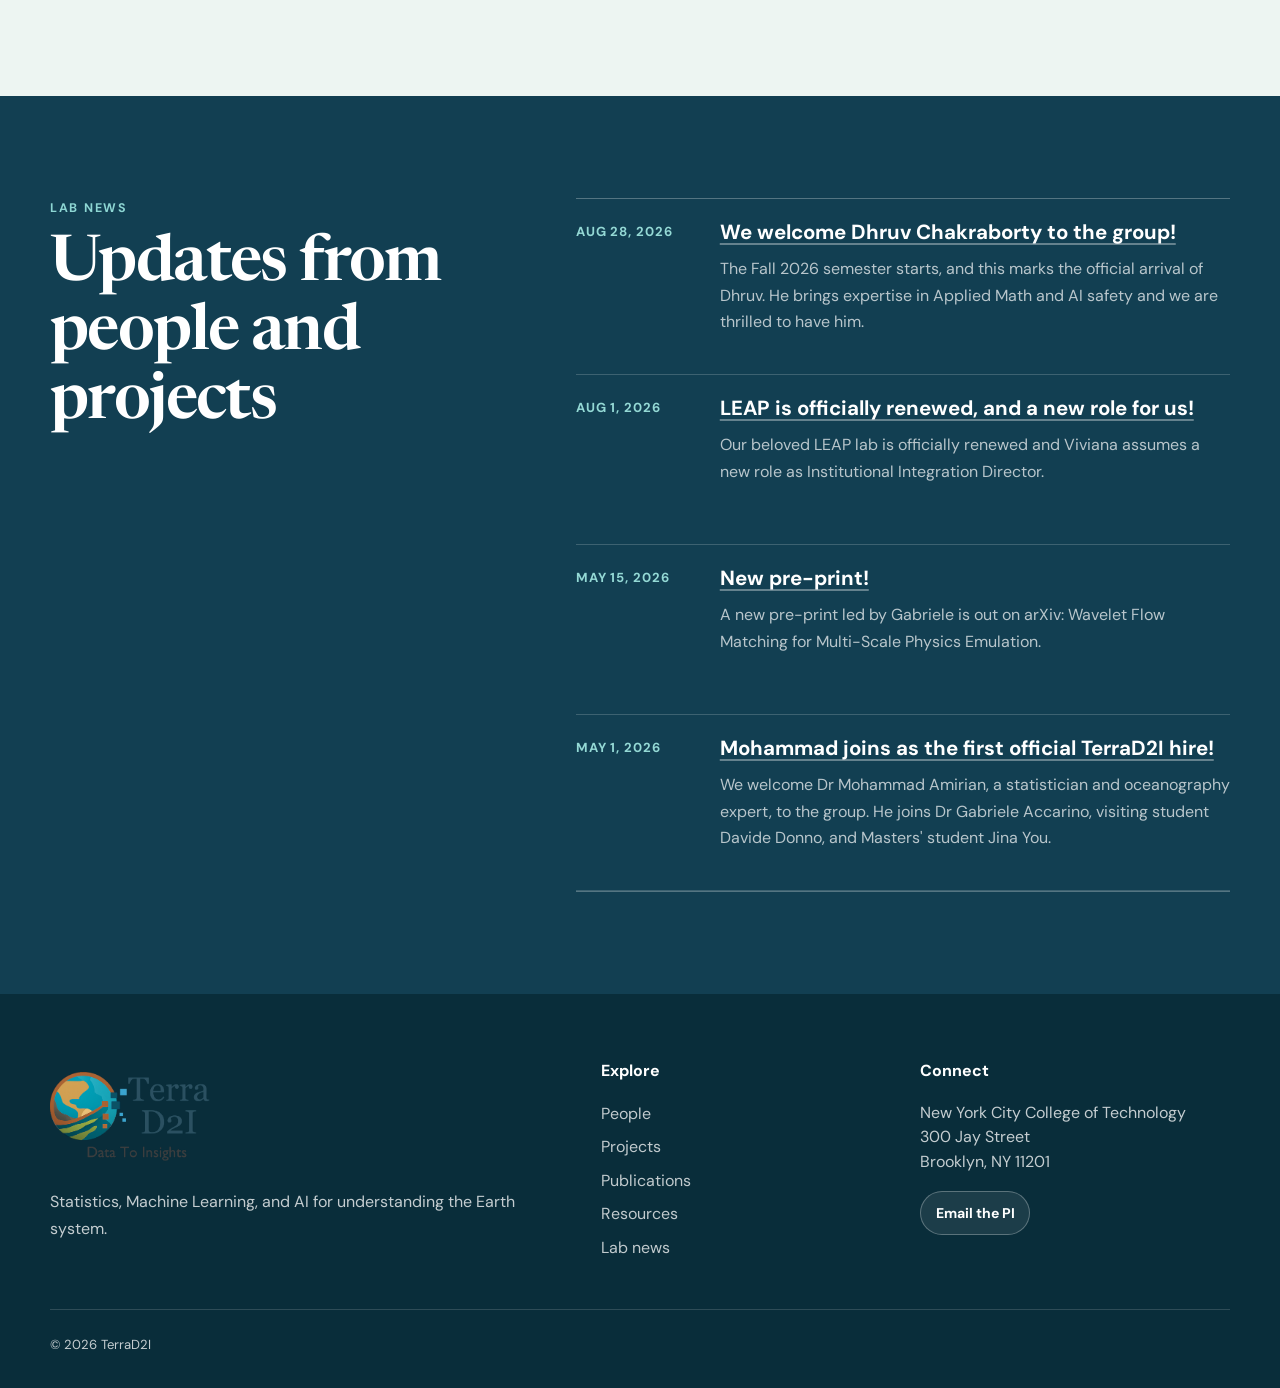
==== commit f602538e: "Update PI wording and Dhruv links" ====
--- a/index.html
+++ b/index.html
@@ -3,15 +3,15 @@
 <head>
   <meta charset="utf-8"><meta name="viewport" content="width=device-width, initial-scale=1">
   <meta name="description" content="The TerraD2I Lab uses statistics, ML, and AI to model the Earth system.">
-  <title>TerraD2I · Data to Insights</title><link rel="icon" href="assets/logo/favicon.png"><link rel="stylesheet" href="css/styles.css?v=20260831-cuny-page">
+  <title>TerraD2I · Data to Insights</title><link rel="icon" href="assets/logo/favicon.png"><link rel="stylesheet" href="css/styles.css?v=20260831-dhruv-github">
 </head>
 <body>
 <a class="skip-link" href="#main">Skip to content</a>
 <header class="site-header"><div class="container nav-wrap"><a class="brand" href="index.html" aria-label="TerraD2I home"><img src="assets/logo/terrad2i-logo.png" alt="TerraD2I — Data to Insights"></a><button class="menu-toggle" type="button" aria-expanded="false" aria-controls="site-navigation" aria-label="Open navigation"><span></span></button><nav class="site-nav" id="site-navigation" aria-label="Primary navigation"><a href="index.html" aria-current="page">Home</a><a href="people.html">People</a><a href="projects.html">Projects</a><a href="publications.html">Publications</a><a href="teaching-resources.html">Resources</a><a href="index.html#lab-news">Lab news</a></nav></div></header>
 <main id="main">
   <section class="hero" data-slider tabindex="0" aria-label="Featured TerraD2I stories"><div class="hero-slides"></div><div class="container hero-content"><div class="hero-copy" aria-live="polite"></div></div><div class="hero-controls"><button class="round-button slider-prev" type="button" aria-label="Previous slide">←</button><span class="slide-status" aria-live="polite"></span><button class="round-button slider-next" type="button" aria-label="Next slide">→</button></div></section>
-  <section class="section section-soft"><div class="container about-grid"><div class="about-photo"><img src="assets/people/viviana-acquaviva.png" alt="Viviana Acquaviva, principal investigator of TerraD2I"></div><div><p class="eyebrow">About the PI</p><h2>Viviana Acquaviva</h2><nav class="profile-links" aria-label="Viviana Acquaviva profile links"><a class="profile-icon-link" href="mailto:vacquaviva@citytech.cuny.edu" aria-label="Email"><img src="assets/logo/email-logo_orig.png" alt=""></a><a class="profile-icon-link" href="https://www.linkedin.com/in/viviana-acquaviva-09704343/" aria-label="LinkedIn"><img src="assets/logo/linkedin-logo_orig.png" alt=""></a><a class="profile-icon-link" href="https://github.com/vacquaviva" aria-label="GitHub"><img src="assets/logo/github-mark-120px-plus_orig.png" alt=""></a><a class="profile-icon-link" href="https://bsky.app/profile/venividivivi.bsky.social" aria-label="Bluesky"><img src="assets/logo/bluesky-logo-svg_orig.png" alt=""></a><a class="profile-text-link" href="assets/CV/cv_VA_Aug2026.pdf">CV</a><a class="profile-text-link" href="https://scholar.google.com/citations?hl=en&amp;user=9HxYZTUAAAAJ&amp;view_op=list_works&amp;sortby=pubdate">Google Scholar</a><a class="profile-text-link" href="https://www.drvivianaacquaviva.com/">Personal Page</a><a class="profile-text-link" href="https://www.citytech.cuny.edu/faculty/VAcquaviva">CUNY page</a></nav><p>I am a Professor in the <a href="https://www.citytech.cuny.edu/physics/">Physics Department</a> at the <a href="https://www.citytech.cuny.edu/">CUNY NYC College of Technology</a> and at the <a href="https://www.gc.cuny.edu/home">CUNY Graduate Center</a>, a Visiting Professor at the <a href="https://datascience.sissa.it/">SISSA Institute for Data Science</a> and at the <a href="https://www.simonsfoundation.org/flatiron/">Flatiron Institute</a>, and the Institutional Integration Director at the <a href="https://leap.columbia.edu/">LEAP STC center</a>.</p><p>After many happy years as an Astrophysicist, I trained as a Simons PIVOT fellow in 2023–2024 and I am now lucky to work at the intersection of AI, Physics, and Earth Science with an awesome crew!</p><p>I am pursuing three broad research directions:</p><ol class="bio-list"><li>How to evaluate and improve the forecasting skill of global climate models using ad-hoc metrics, predictive modeling, and generative tools.</li><li>How to reconstruct full spatio-temporal geophysical fields, in particular ocean carbon, from sparse and biased data, using statistics, machine learning, and AI tools.</li><li>How generative AI tools can be used responsibly to improve research workflow, and how principles of ethical AI can be translated into an actionable framework for scientists.</li></ol><div class="about-actions"><a class="text-link" href="projects.html">Learn more</a><a class="text-link" href="people.html">Meet the full group</a></div></div></div></section>
+  <section class="section section-soft"><div class="container about-grid"><div class="about-photo"><img src="assets/people/viviana-acquaviva.png" alt="Viviana Acquaviva, principal investigator of TerraD2I"></div><div><p class="eyebrow">About the PI</p><h2>Viviana Acquaviva</h2><nav class="profile-links" aria-label="Viviana Acquaviva profile links"><a class="profile-icon-link" href="mailto:vacquaviva@citytech.cuny.edu" aria-label="Email"><img src="assets/logo/email-logo_orig.png" alt=""></a><a class="profile-icon-link" href="https://www.linkedin.com/in/viviana-acquaviva-09704343/" aria-label="LinkedIn"><img src="assets/logo/linkedin-logo_orig.png" alt=""></a><a class="profile-icon-link" href="https://github.com/vacquaviva" aria-label="GitHub"><img src="assets/logo/github-mark-120px-plus_orig.png" alt=""></a><a class="profile-icon-link" href="https://bsky.app/profile/venividivivi.bsky.social" aria-label="Bluesky"><img src="assets/logo/bluesky-logo-svg_orig.png" alt=""></a><a class="profile-text-link" href="assets/CV/cv_VA_Aug2026.pdf">CV</a><a class="profile-text-link" href="https://scholar.google.com/citations?hl=en&amp;user=9HxYZTUAAAAJ&amp;view_op=list_works&amp;sortby=pubdate">Google Scholar</a><a class="profile-text-link" href="https://www.drvivianaacquaviva.com/">Personal Page</a><a class="profile-text-link" href="https://www.citytech.cuny.edu/faculty/VAcquaviva">CUNY page</a></nav><p>I am a Professor in the <a href="https://www.citytech.cuny.edu/physics/">Physics Department</a> at the <a href="https://www.citytech.cuny.edu/">CUNY NYC College of Technology</a> and at the <a href="https://www.gc.cuny.edu/home">CUNY Graduate Center</a>, a Visiting Professor at the <a href="https://datascience.sissa.it/">SISSA Institute for Data Science</a> and at the <a href="https://www.simonsfoundation.org/flatiron/">Flatiron Institute</a>, and the Institutional Integration Director at the <a href="https://leap.columbia.edu/">LEAP STC center</a>.</p><p>After many happy years as an Astrophysicist, I trained as a Simons PIVOT fellow in 2023–2024 and I am now lucky to work at the intersection of AI, Physics, and Earth Science with an awesome crew!</p><p>I am pursuing three broad research directions:</p><ol class="bio-list"><li>How to evaluate and improve the forecasting skill of global climate models using ad-hoc metrics, predictive modeling, and generative tools.</li><li>How to reconstruct full spatio-temporal geophysical fields, in particular ocean carbon, from sparse and biased data, using statistics, machine learning, and AI.</li><li>How generative AI tools can be used responsibly to improve research workflow, and how principles of ethical AI can be translated into an actionable framework for scientists.</li></ol><div class="about-actions"><a class="text-link" href="projects.html">Learn more</a><a class="text-link" href="people.html">Meet the full group</a></div></div></div></section>
   <section class="section section-dark" id="lab-news"><div class="container news-layout"><div><p class="eyebrow">Lab news</p><h2>Updates from people and projects</h2></div><div class="news-window" data-news data-loading aria-label="Latest news"><div class="news-track"><p>Loading news…</p></div></div></div></section>
 </main>
 <footer class="site-footer"><div class="container"><div class="footer-grid"><div><img class="footer-logo" src="assets/logo/terrad2i-logo.png" alt="TerraD2I"><p>Statistics, Machine Learning, and AI for understanding the Earth system.</p></div><div><p class="footer-title">Explore</p><nav class="footer-links" aria-label="Footer navigation"><a href="people.html">People</a><a href="projects.html">Projects</a><a href="publications.html">Publications</a><a href="teaching-resources.html">Resources</a><a href="index.html#lab-news">Lab news</a></nav></div><div><p class="footer-title">Connect</p><address class="footer-address">New York City College of Technology<br>300 Jay Street<br>Brooklyn, NY 11201</address><a class="footer-button" href="mailto:vacquaviva@citytech.cuny.edu">Email the PI</a></div></div><div class="footer-bottom">© <span data-year></span> TerraD2I</div></div></footer>
-<script src="js/main.js?v=20260831-cuny-page"></script></body></html>
+<script src="js/main.js?v=20260831-dhruv-github"></script></body></html>
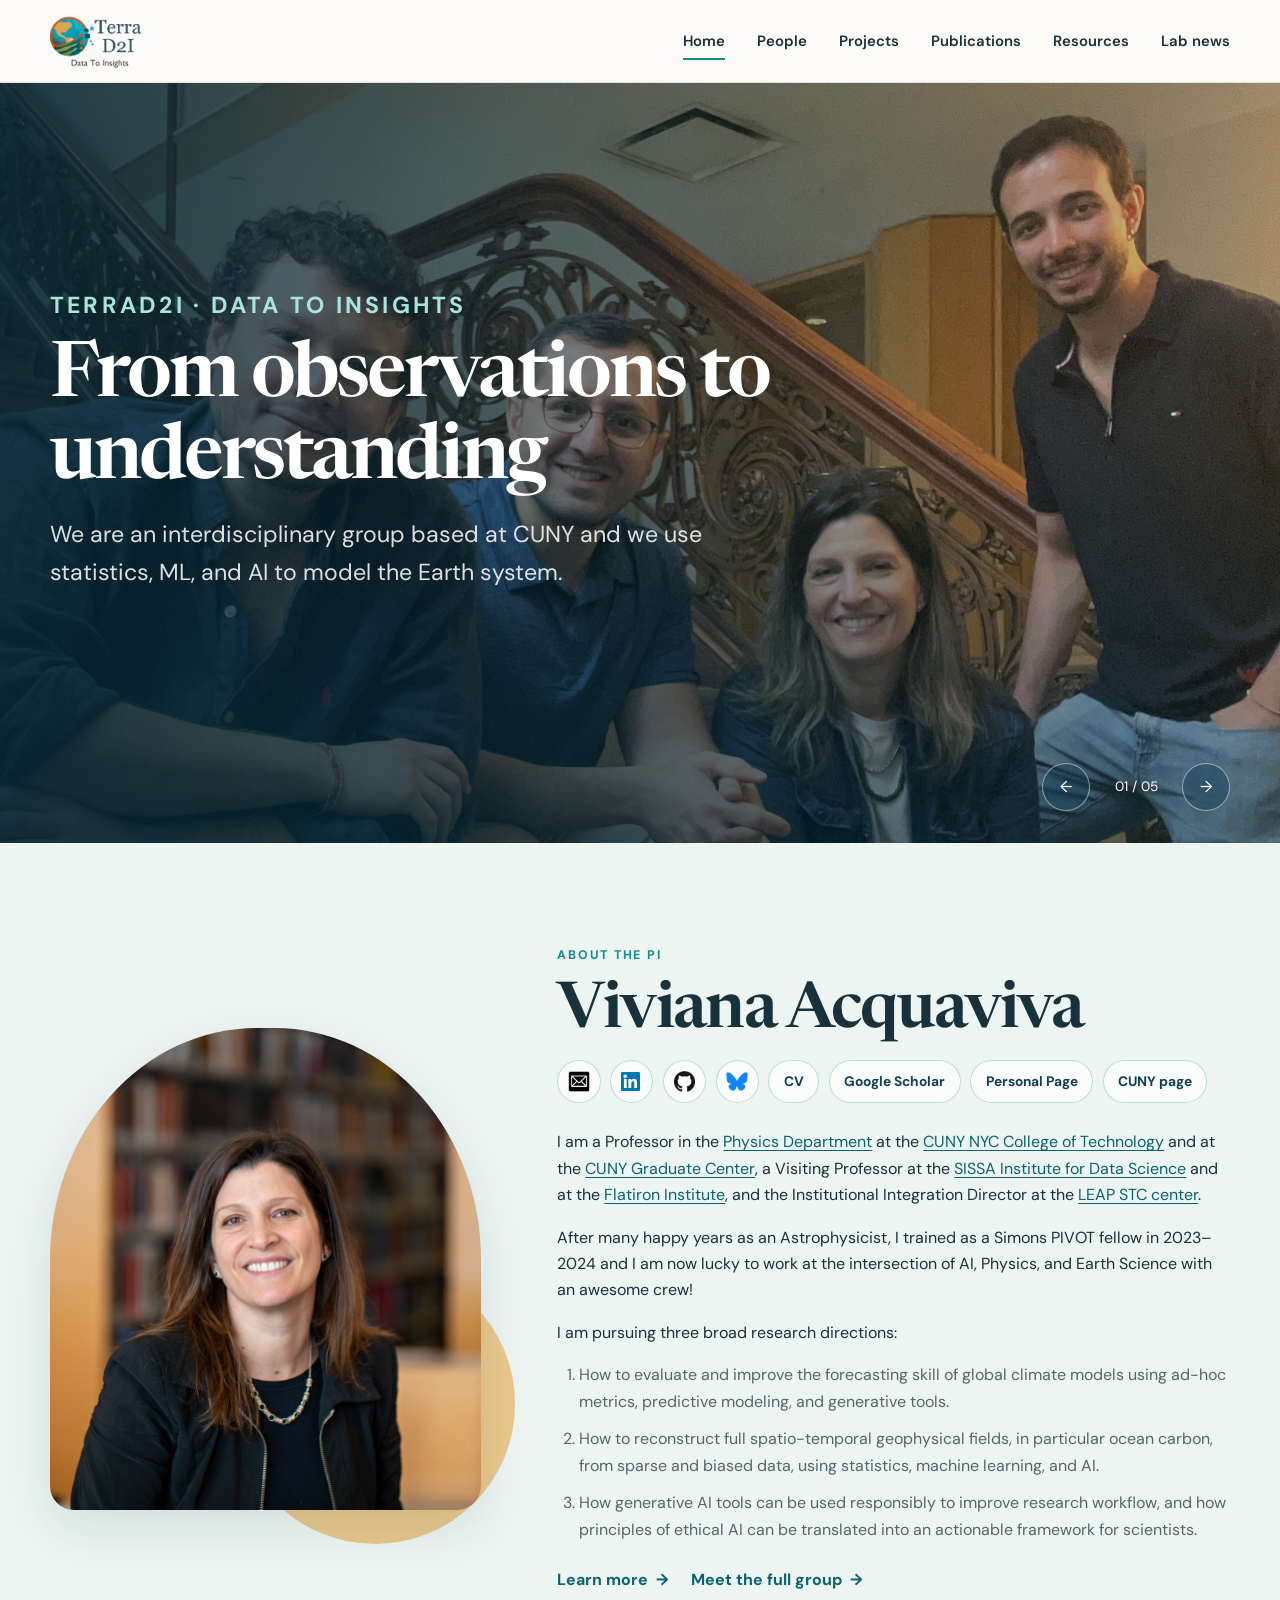
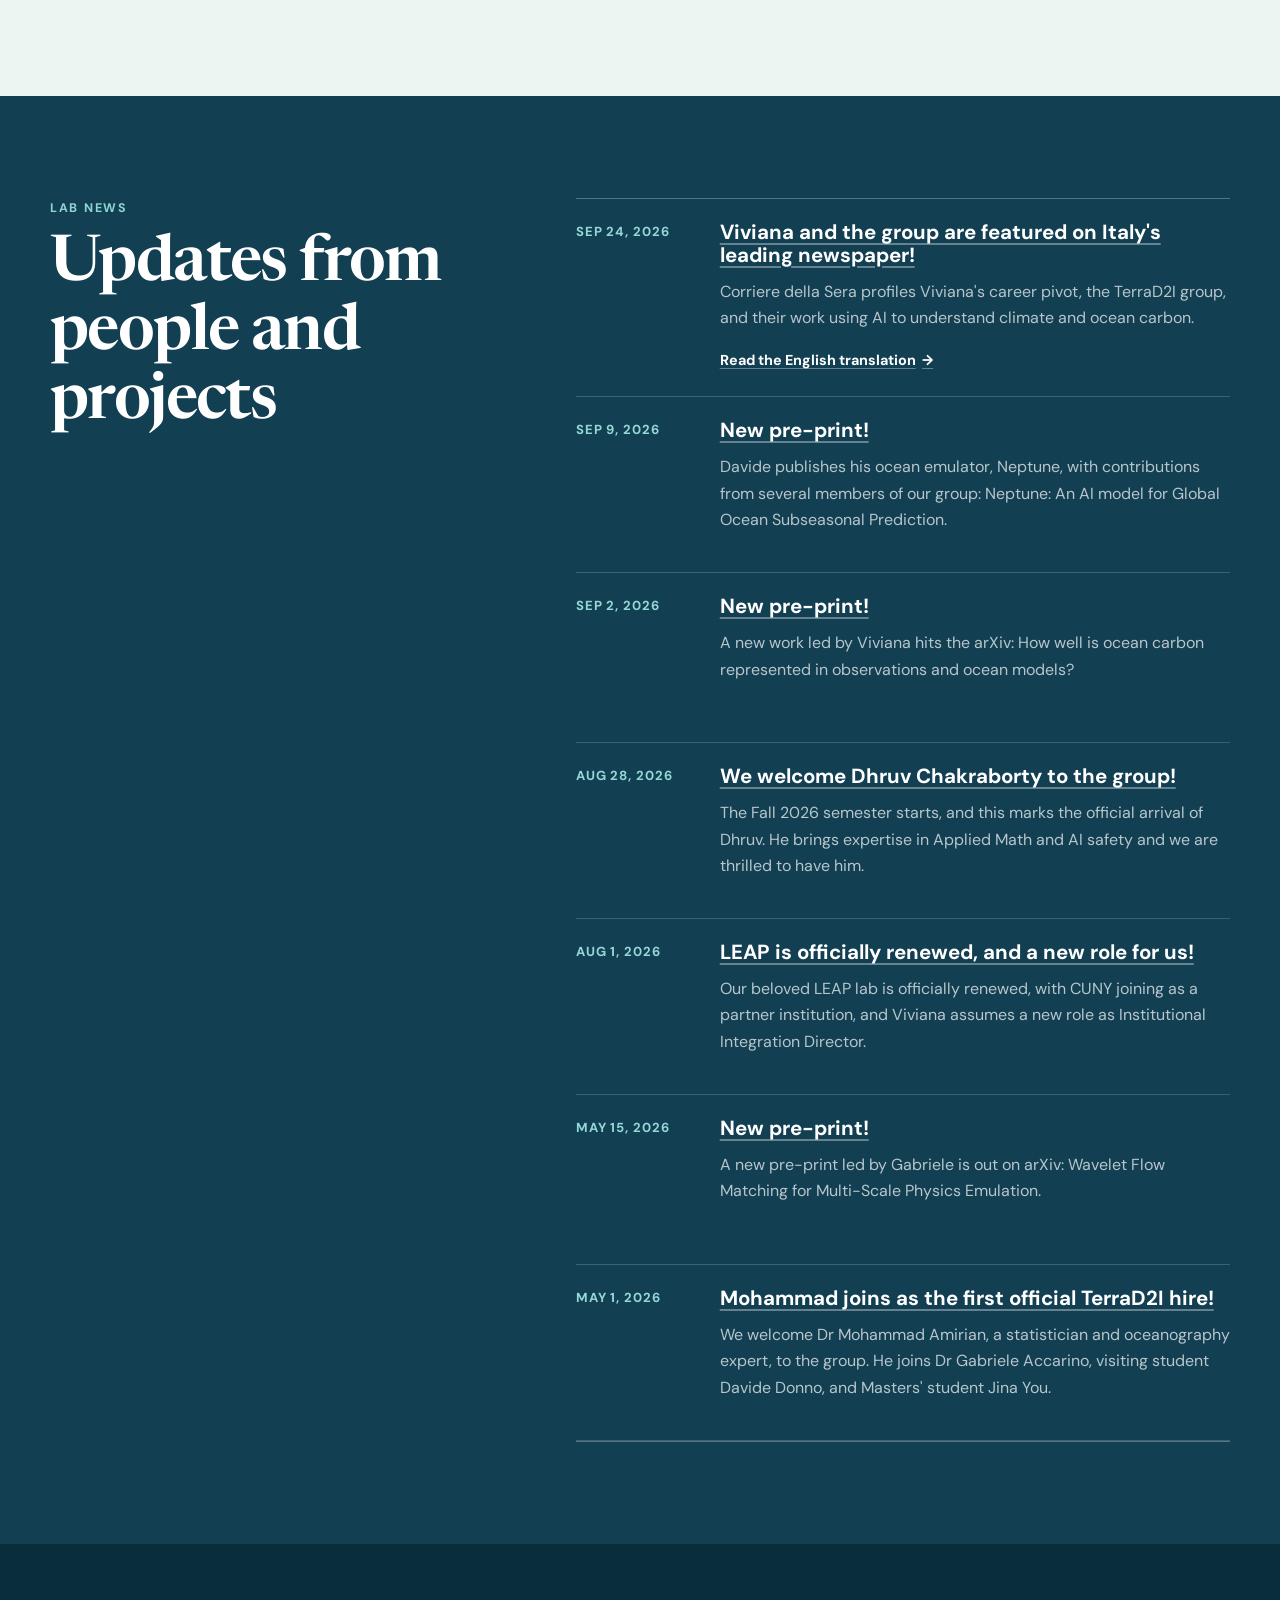
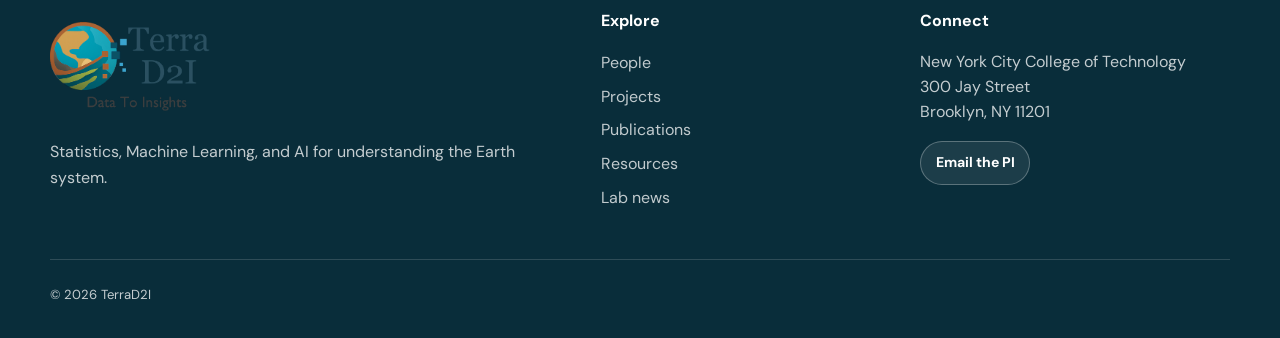
==== commit 1b97b32a: "Add Corriere feature and English translation" ====
--- a/index.html
+++ b/index.html
@@ -3,7 +3,7 @@
 <head>
   <meta charset="utf-8"><meta name="viewport" content="width=device-width, initial-scale=1">
   <meta name="description" content="The TerraD2I Lab uses statistics, ML, and AI to model the Earth system.">
-  <title>TerraD2I · Data to Insights</title><link rel="icon" href="assets/logo/favicon.png"><link rel="stylesheet" href="css/styles.css?v=20260831-dhruv-github">
+  <title>TerraD2I · Data to Insights</title><link rel="icon" href="assets/logo/favicon.png"><link rel="stylesheet" href="css/styles.css?v=20260924-corriere">
 </head>
 <body>
 <a class="skip-link" href="#main">Skip to content</a>
@@ -14,4 +14,4 @@
   <section class="section section-dark" id="lab-news"><div class="container news-layout"><div><p class="eyebrow">Lab news</p><h2>Updates from people and projects</h2></div><div class="news-window" data-news data-loading aria-label="Latest news"><div class="news-track"><p>Loading news…</p></div></div></div></section>
 </main>
 <footer class="site-footer"><div class="container"><div class="footer-grid"><div><img class="footer-logo" src="assets/logo/terrad2i-logo.png" alt="TerraD2I"><p>Statistics, Machine Learning, and AI for understanding the Earth system.</p></div><div><p class="footer-title">Explore</p><nav class="footer-links" aria-label="Footer navigation"><a href="people.html">People</a><a href="projects.html">Projects</a><a href="publications.html">Publications</a><a href="teaching-resources.html">Resources</a><a href="index.html#lab-news">Lab news</a></nav></div><div><p class="footer-title">Connect</p><address class="footer-address">New York City College of Technology<br>300 Jay Street<br>Brooklyn, NY 11201</address><a class="footer-button" href="mailto:vacquaviva@citytech.cuny.edu">Email the PI</a></div></div><div class="footer-bottom">© <span data-year></span> TerraD2I</div></div></footer>
-<script src="js/main.js?v=20260831-dhruv-github"></script></body></html>
+<script src="js/main.js?v=20260924-corriere"></script></body></html>
--- a/css/styles.css
+++ b/css/styles.css
@@ -111,6 +111,8 @@
 .news-item h3 { color: var(--white); }
 .news-item p { color: rgba(255,255,255,.7); }
 .news-item a { color: var(--white); text-decoration-color: rgba(255,255,255,.35); }
+.news-translation { display: inline-flex; align-items: center; gap: .4rem; font-size: .9rem; font-weight: 700; }
+.news-translation::after { content: "→"; }
 .news-note { color: rgba(255,255,255,.68); }
 
 .quick-grid { display: grid; grid-template-columns: repeat(3, 1fr); border-top: 1px solid var(--line); border-left: 1px solid var(--line); }
@@ -127,6 +129,7 @@
 .people-grid { display: grid; grid-template-columns: repeat(3, 1fr); gap: 1.5rem; }
 .person-card { display: flex; flex-direction: column; overflow: hidden; background: var(--white); border: 1px solid var(--line); border-radius: var(--radius); }
 .person-card img { width: 100%; aspect-ratio: 1 / .92; object-fit: cover; object-position: center 24%; }
+.person-card img[src$="davide-donno.png"] { object-fit: contain; object-position: center bottom; padding: 1rem 2rem 0; background: var(--foam); }
 .person-card .card-body { display: block; flex: 1; }
 .person-position { margin-bottom: .15rem; color: var(--teal); font-weight: 700; }
 .person-affiliation { margin-bottom: 1rem; color: var(--ink-soft); font-size: .9rem; }
@@ -155,6 +158,15 @@
 .pub-links { display: flex; align-items: start; flex-wrap: wrap; gap: .5rem; }
 .pub-links a { padding: .3rem .55rem; border: 1px solid var(--line); border-radius: .4rem; font-size: .75rem; font-weight: 700; text-decoration: none; }
 .empty-state { padding: 2rem; border: 1px dashed var(--line); border-radius: var(--radius); color: var(--ink-soft); }
+
+.article-shell { width: min(calc(100% - 2rem), 820px); margin-inline: auto; padding: clamp(3rem, 7vw, 6rem) 0; }
+.article-kicker { color: var(--teal); font-size: .78rem; font-weight: 700; letter-spacing: .14em; text-transform: uppercase; }
+.article-shell h1 { margin-bottom: 1rem; font-size: clamp(2.6rem, 7vw, 4.8rem); }
+.article-byline { margin-bottom: 2rem; color: var(--ink-soft); font-weight: 600; }
+.article-note { margin-bottom: 2.5rem; padding: 1rem 1.2rem; border-left: 4px solid var(--sand); background: var(--sand-light); }
+.article-body { font-family: "Newsreader", Georgia, serif; font-size: clamp(1.1rem, 2vw, 1.28rem); line-height: 1.78; }
+.article-body h2 { margin: 2.7rem 0 1rem; color: var(--ocean); font-family: "DM Sans", sans-serif; font-size: 1.45rem; letter-spacing: 0; }
+.article-body strong { color: var(--ocean); }
 
 .resources-grid { display: grid; grid-template-columns: repeat(2, 1fr); gap: 1.25rem; }
 .resource-card { display: grid; grid-template-columns: 68px 1fr; gap: 1.25rem; padding: 1.6rem; background: var(--white); border: 1px solid var(--line); border-radius: var(--radius); }
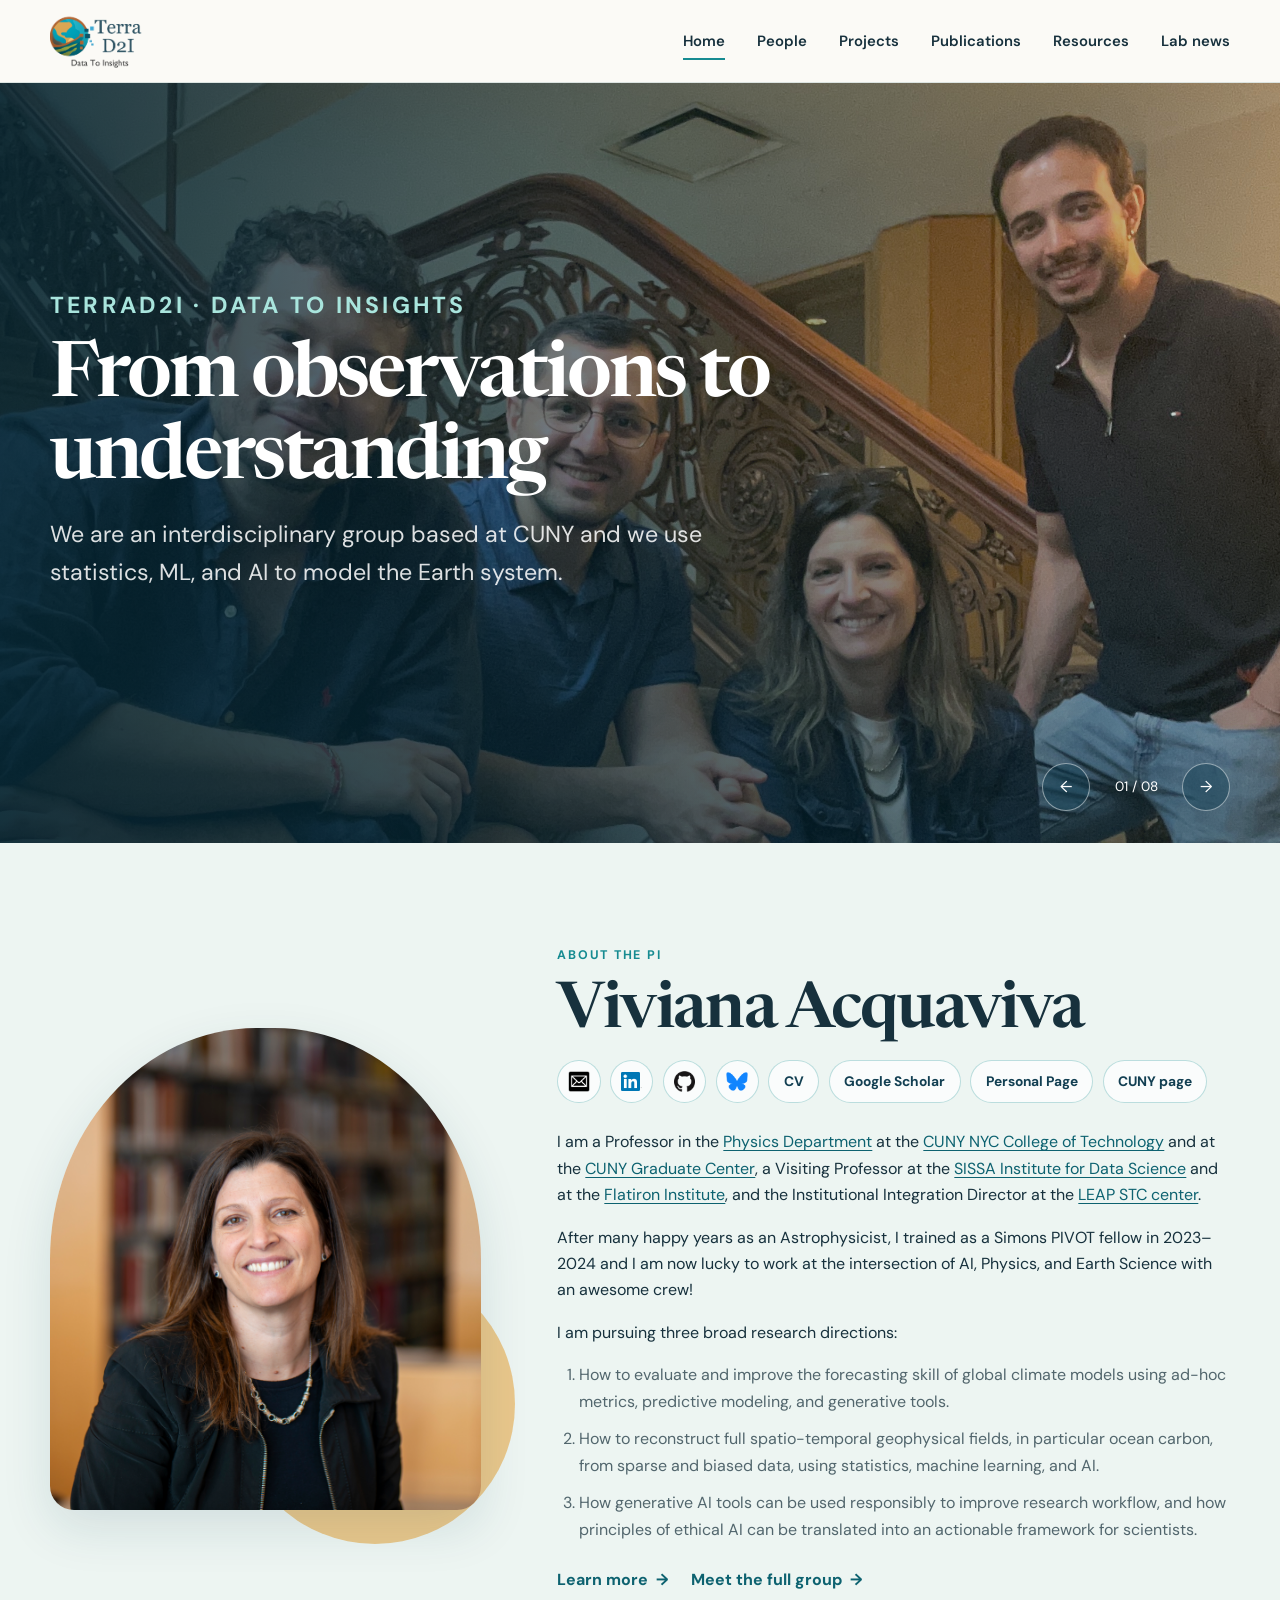
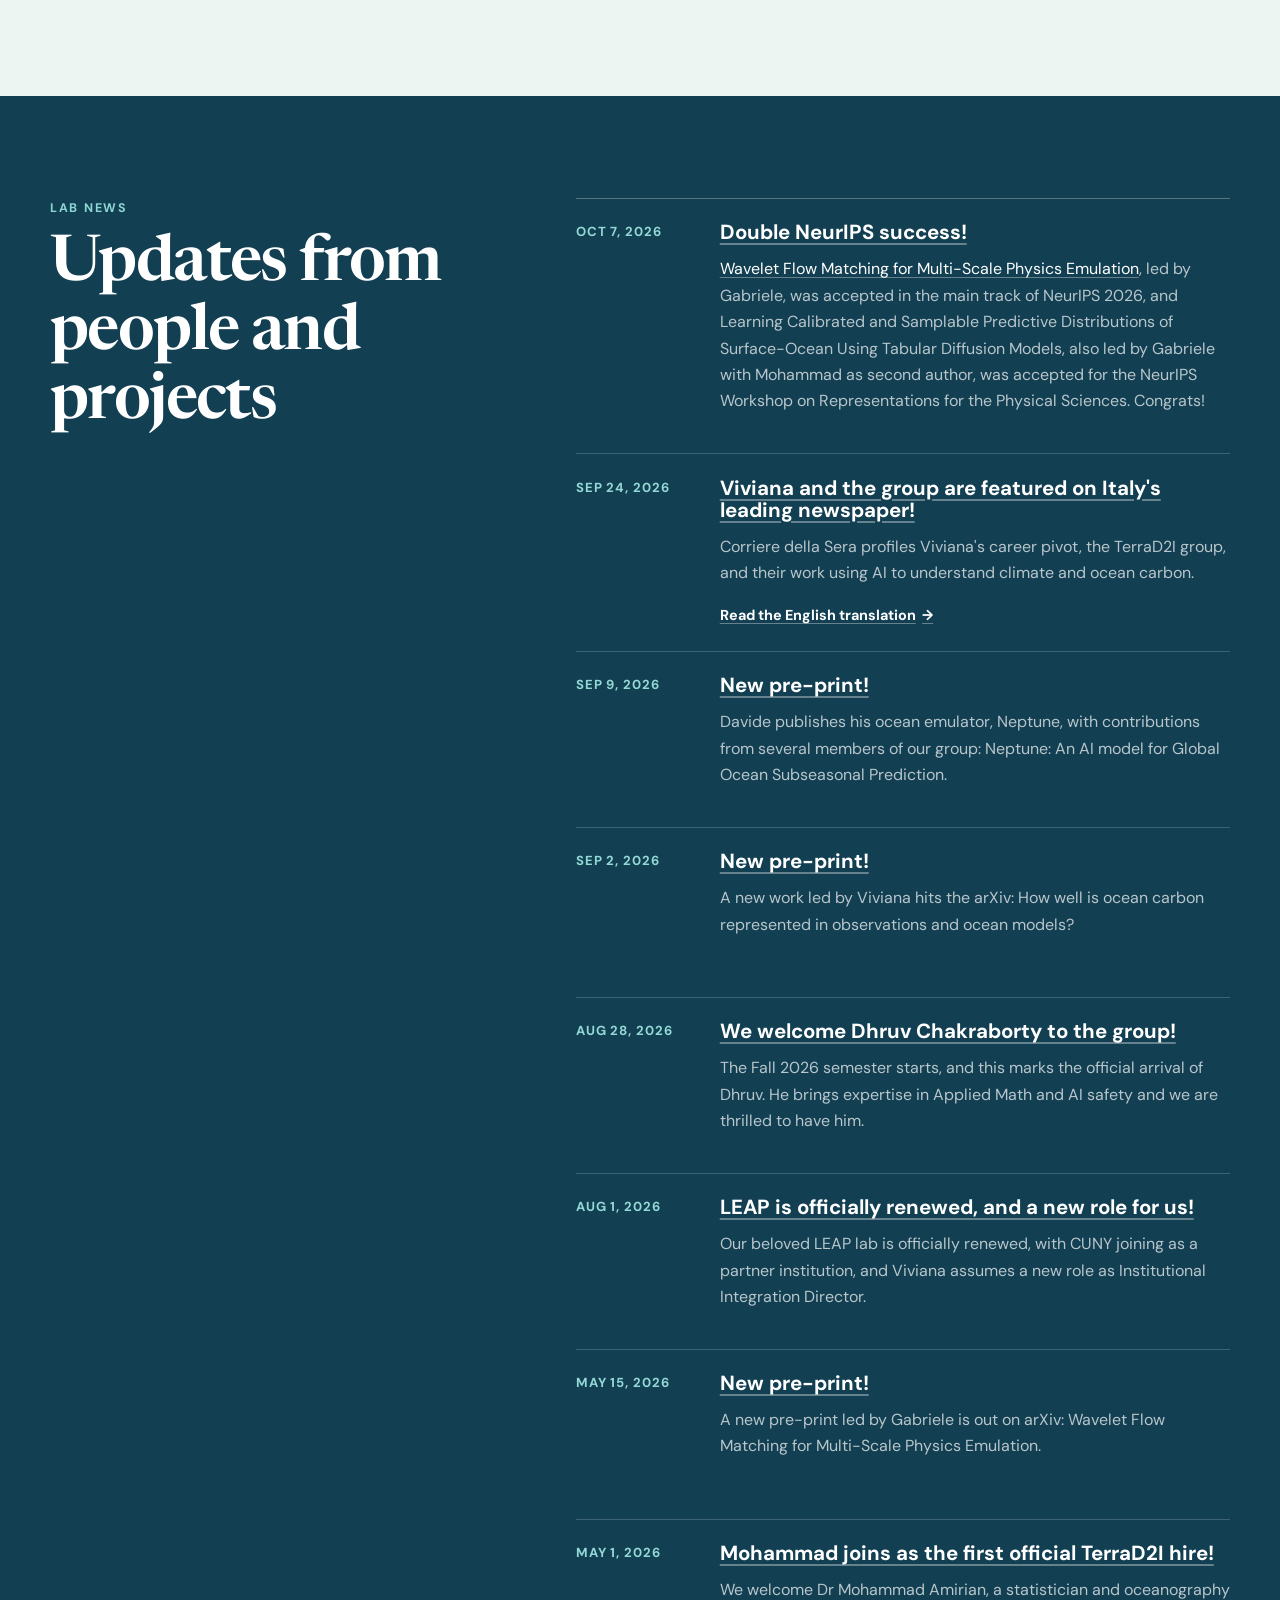
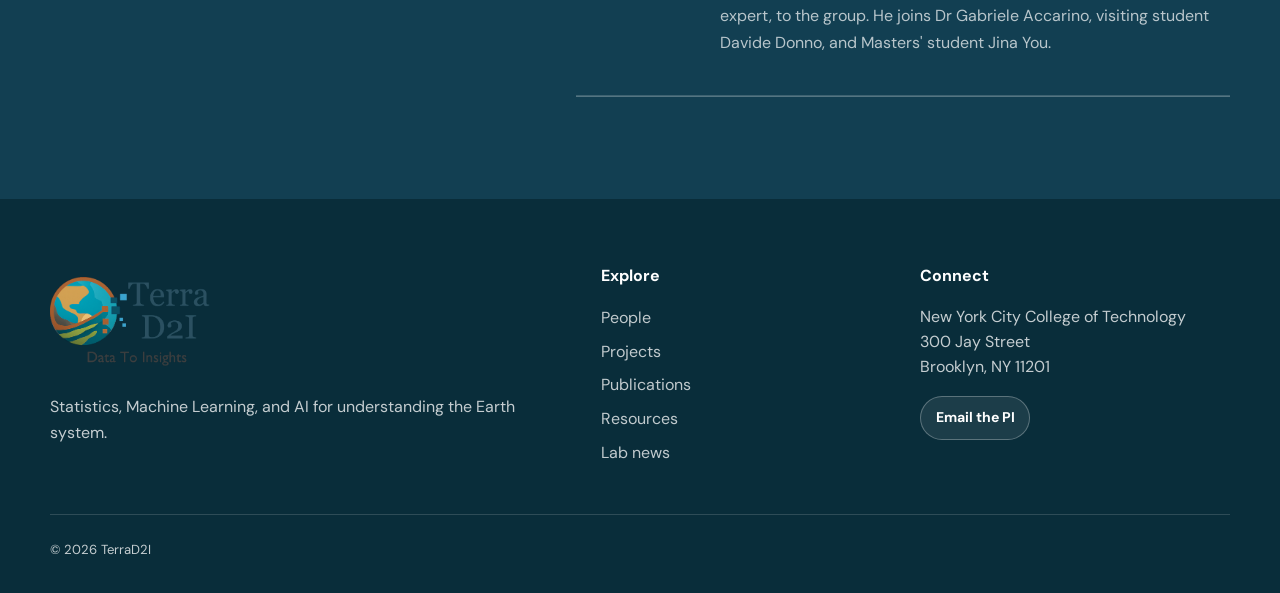
==== commit 24093f53: "Update lab news, CV, and homepage slider" ====
--- a/index.html
+++ b/index.html
@@ -10,7 +10,7 @@
 <header class="site-header"><div class="container nav-wrap"><a class="brand" href="index.html" aria-label="TerraD2I home"><img src="assets/logo/terrad2i-logo.png" alt="TerraD2I — Data to Insights"></a><button class="menu-toggle" type="button" aria-expanded="false" aria-controls="site-navigation" aria-label="Open navigation"><span></span></button><nav class="site-nav" id="site-navigation" aria-label="Primary navigation"><a href="index.html" aria-current="page">Home</a><a href="people.html">People</a><a href="projects.html">Projects</a><a href="publications.html">Publications</a><a href="teaching-resources.html">Resources</a><a href="index.html#lab-news">Lab news</a></nav></div></header>
 <main id="main">
   <section class="hero" data-slider tabindex="0" aria-label="Featured TerraD2I stories"><div class="hero-slides"></div><div class="container hero-content"><div class="hero-copy" aria-live="polite"></div></div><div class="hero-controls"><button class="round-button slider-prev" type="button" aria-label="Previous slide">←</button><span class="slide-status" aria-live="polite"></span><button class="round-button slider-next" type="button" aria-label="Next slide">→</button></div></section>
-  <section class="section section-soft"><div class="container about-grid"><div class="about-photo"><img src="assets/people/viviana-acquaviva.png" alt="Viviana Acquaviva, principal investigator of TerraD2I"></div><div><p class="eyebrow">About the PI</p><h2>Viviana Acquaviva</h2><nav class="profile-links" aria-label="Viviana Acquaviva profile links"><a class="profile-icon-link" href="mailto:vacquaviva@citytech.cuny.edu" aria-label="Email"><img src="assets/logo/email-logo_orig.png" alt=""></a><a class="profile-icon-link" href="https://www.linkedin.com/in/viviana-acquaviva-09704343/" aria-label="LinkedIn"><img src="assets/logo/linkedin-logo_orig.png" alt=""></a><a class="profile-icon-link" href="https://github.com/vacquaviva" aria-label="GitHub"><img src="assets/logo/github-mark-120px-plus_orig.png" alt=""></a><a class="profile-icon-link" href="https://bsky.app/profile/venividivivi.bsky.social" aria-label="Bluesky"><img src="assets/logo/bluesky-logo-svg_orig.png" alt=""></a><a class="profile-text-link" href="assets/CV/cv_VA_Aug2026.pdf">CV</a><a class="profile-text-link" href="https://scholar.google.com/citations?hl=en&amp;user=9HxYZTUAAAAJ&amp;view_op=list_works&amp;sortby=pubdate">Google Scholar</a><a class="profile-text-link" href="https://www.drvivianaacquaviva.com/">Personal Page</a><a class="profile-text-link" href="https://www.citytech.cuny.edu/faculty/VAcquaviva">CUNY page</a></nav><p>I am a Professor in the <a href="https://www.citytech.cuny.edu/physics/">Physics Department</a> at the <a href="https://www.citytech.cuny.edu/">CUNY NYC College of Technology</a> and at the <a href="https://www.gc.cuny.edu/home">CUNY Graduate Center</a>, a Visiting Professor at the <a href="https://datascience.sissa.it/">SISSA Institute for Data Science</a> and at the <a href="https://www.simonsfoundation.org/flatiron/">Flatiron Institute</a>, and the Institutional Integration Director at the <a href="https://leap.columbia.edu/">LEAP STC center</a>.</p><p>After many happy years as an Astrophysicist, I trained as a Simons PIVOT fellow in 2023–2024 and I am now lucky to work at the intersection of AI, Physics, and Earth Science with an awesome crew!</p><p>I am pursuing three broad research directions:</p><ol class="bio-list"><li>How to evaluate and improve the forecasting skill of global climate models using ad-hoc metrics, predictive modeling, and generative tools.</li><li>How to reconstruct full spatio-temporal geophysical fields, in particular ocean carbon, from sparse and biased data, using statistics, machine learning, and AI.</li><li>How generative AI tools can be used responsibly to improve research workflow, and how principles of ethical AI can be translated into an actionable framework for scientists.</li></ol><div class="about-actions"><a class="text-link" href="projects.html">Learn more</a><a class="text-link" href="people.html">Meet the full group</a></div></div></div></section>
+  <section class="section section-soft"><div class="container about-grid"><div class="about-photo"><img src="assets/people/viviana-acquaviva.png" alt="Viviana Acquaviva, principal investigator of TerraD2I"></div><div><p class="eyebrow">About the PI</p><h2>Viviana Acquaviva</h2><nav class="profile-links" aria-label="Viviana Acquaviva profile links"><a class="profile-icon-link" href="mailto:vacquaviva@citytech.cuny.edu" aria-label="Email"><img src="assets/logo/email-logo_orig.png" alt=""></a><a class="profile-icon-link" href="https://www.linkedin.com/in/viviana-acquaviva-09704343/" aria-label="LinkedIn"><img src="assets/logo/linkedin-logo_orig.png" alt=""></a><a class="profile-icon-link" href="https://github.com/vacquaviva" aria-label="GitHub"><img src="assets/logo/github-mark-120px-plus_orig.png" alt=""></a><a class="profile-icon-link" href="https://bsky.app/profile/venividivivi.bsky.social" aria-label="Bluesky"><img src="assets/logo/bluesky-logo-svg_orig.png" alt=""></a><a class="profile-text-link" href="assets/CV/cv_VA_Oct2026.pdf">CV</a><a class="profile-text-link" href="https://scholar.google.com/citations?hl=en&amp;user=9HxYZTUAAAAJ&amp;view_op=list_works&amp;sortby=pubdate">Google Scholar</a><a class="profile-text-link" href="https://www.drvivianaacquaviva.com/">Personal Page</a><a class="profile-text-link" href="https://www.citytech.cuny.edu/faculty/VAcquaviva">CUNY page</a></nav><p>I am a Professor in the <a href="https://www.citytech.cuny.edu/physics/">Physics Department</a> at the <a href="https://www.citytech.cuny.edu/">CUNY NYC College of Technology</a> and at the <a href="https://www.gc.cuny.edu/home">CUNY Graduate Center</a>, a Visiting Professor at the <a href="https://datascience.sissa.it/">SISSA Institute for Data Science</a> and at the <a href="https://www.simonsfoundation.org/flatiron/">Flatiron Institute</a>, and the Institutional Integration Director at the <a href="https://leap.columbia.edu/">LEAP STC center</a>.</p><p>After many happy years as an Astrophysicist, I trained as a Simons PIVOT fellow in 2023–2024 and I am now lucky to work at the intersection of AI, Physics, and Earth Science with an awesome crew!</p><p>I am pursuing three broad research directions:</p><ol class="bio-list"><li>How to evaluate and improve the forecasting skill of global climate models using ad-hoc metrics, predictive modeling, and generative tools.</li><li>How to reconstruct full spatio-temporal geophysical fields, in particular ocean carbon, from sparse and biased data, using statistics, machine learning, and AI.</li><li>How generative AI tools can be used responsibly to improve research workflow, and how principles of ethical AI can be translated into an actionable framework for scientists.</li></ol><div class="about-actions"><a class="text-link" href="projects.html">Learn more</a><a class="text-link" href="people.html">Meet the full group</a></div></div></div></section>
   <section class="section section-dark" id="lab-news"><div class="container news-layout"><div><p class="eyebrow">Lab news</p><h2>Updates from people and projects</h2></div><div class="news-window" data-news data-loading aria-label="Latest news"><div class="news-track"><p>Loading news…</p></div></div></div></section>
 </main>
 <footer class="site-footer"><div class="container"><div class="footer-grid"><div><img class="footer-logo" src="assets/logo/terrad2i-logo.png" alt="TerraD2I"><p>Statistics, Machine Learning, and AI for understanding the Earth system.</p></div><div><p class="footer-title">Explore</p><nav class="footer-links" aria-label="Footer navigation"><a href="people.html">People</a><a href="projects.html">Projects</a><a href="publications.html">Publications</a><a href="teaching-resources.html">Resources</a><a href="index.html#lab-news">Lab news</a></nav></div><div><p class="footer-title">Connect</p><address class="footer-address">New York City College of Technology<br>300 Jay Street<br>Brooklyn, NY 11201</address><a class="footer-button" href="mailto:vacquaviva@citytech.cuny.edu">Email the PI</a></div></div><div class="footer-bottom">© <span data-year></span> TerraD2I</div></div></footer>
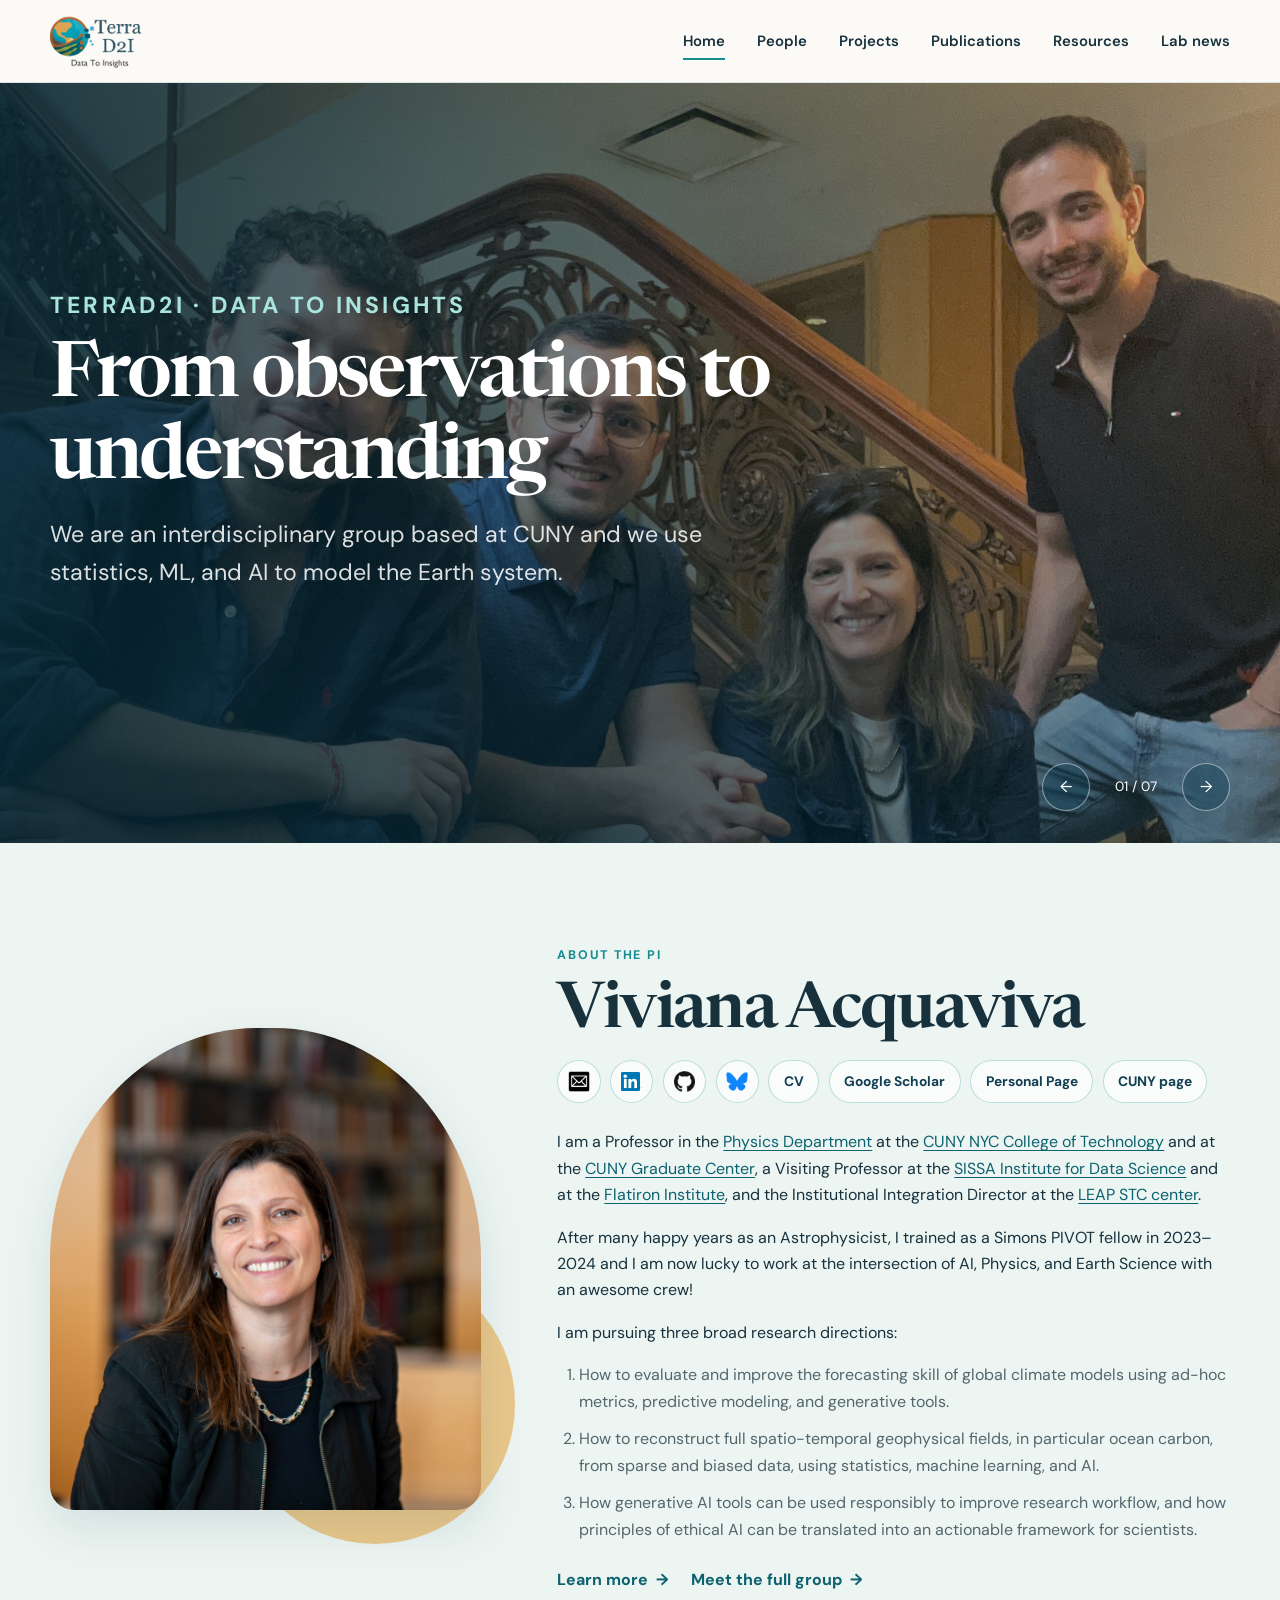
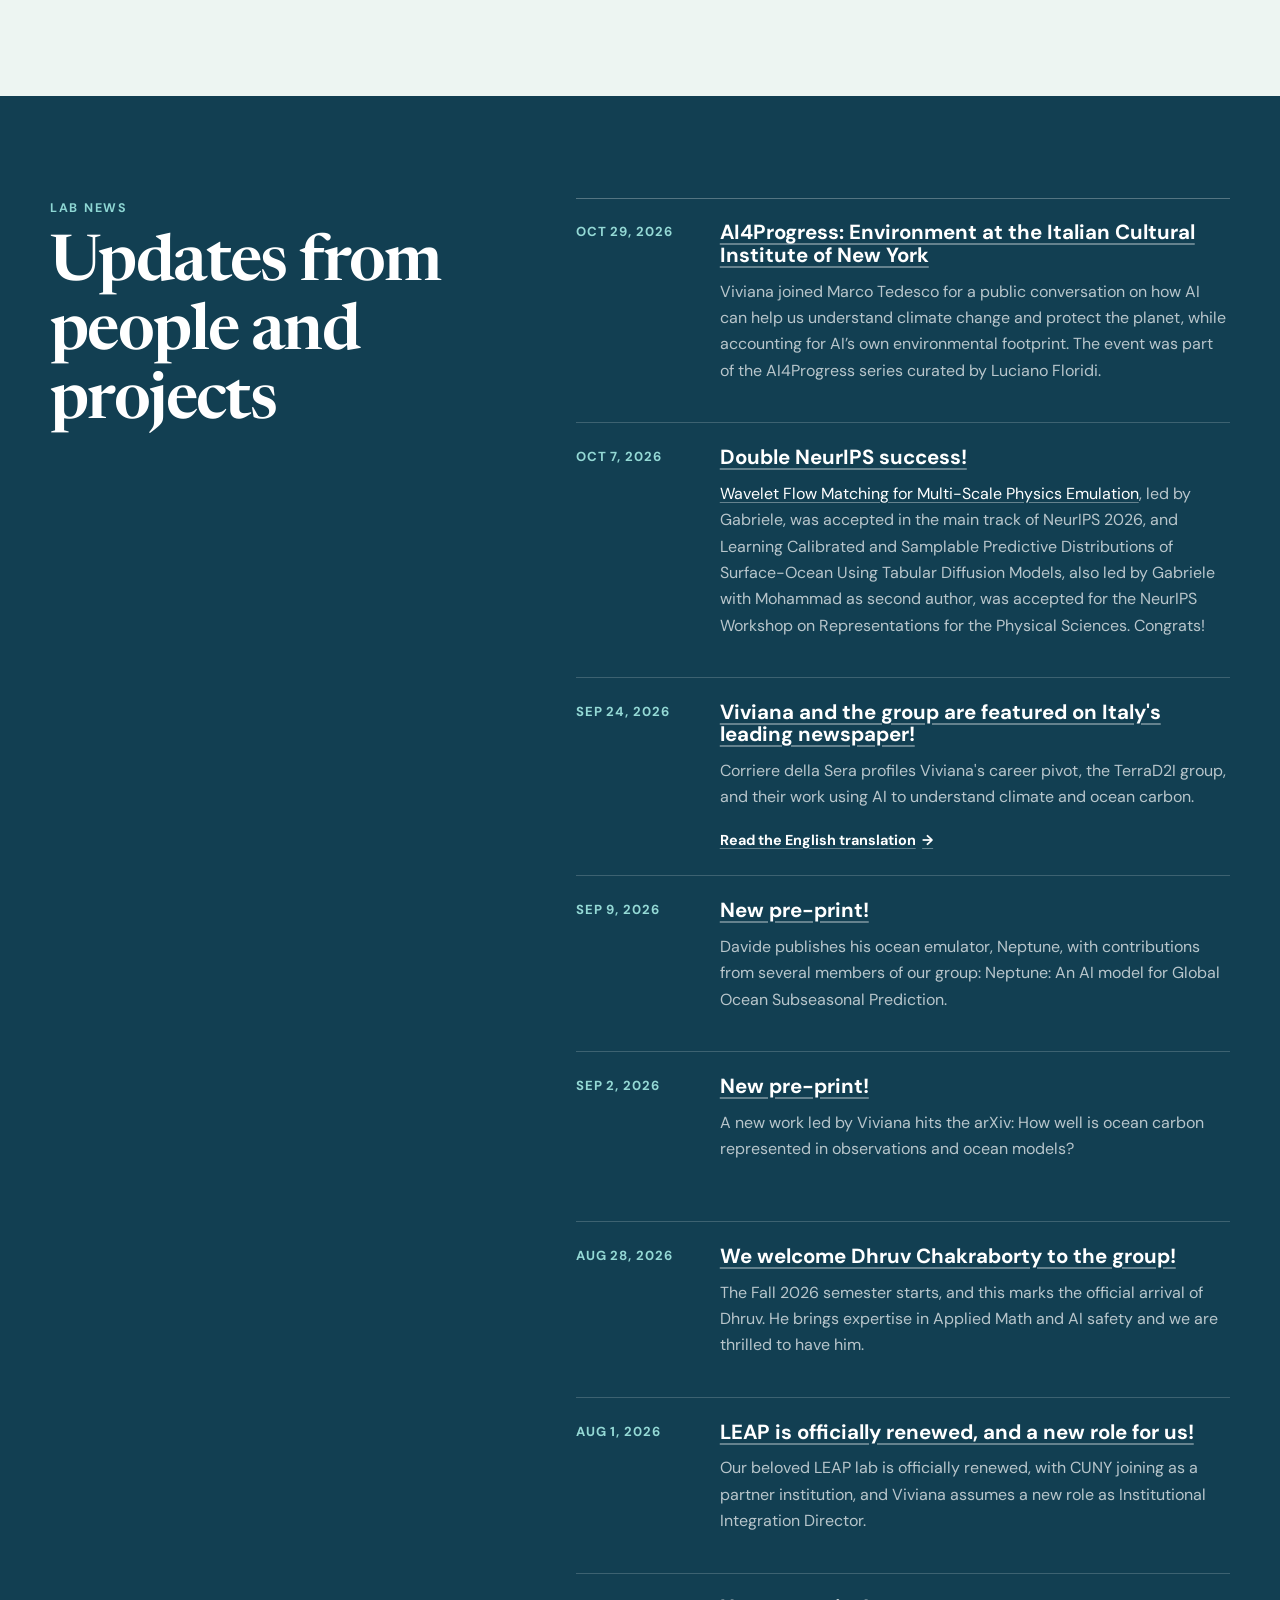
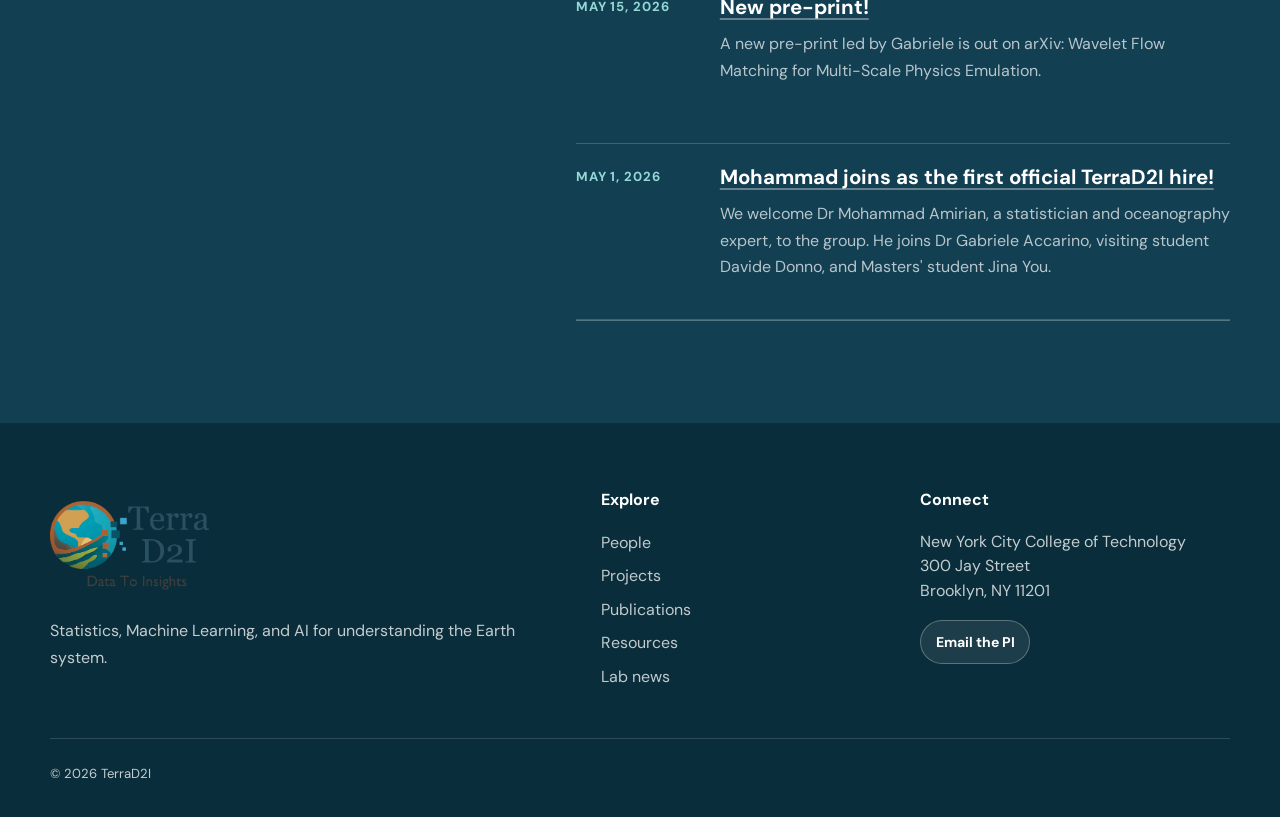
==== commit 85157381: "Add AI4Progress news and search indexing metadata" ====
--- a/index.html
+++ b/index.html
@@ -2,8 +2,12 @@
 <html lang="en">
 <head>
   <meta charset="utf-8"><meta name="viewport" content="width=device-width, initial-scale=1">
-  <meta name="description" content="The TerraD2I Lab uses statistics, ML, and AI to model the Earth system.">
-  <title>TerraD2I · Data to Insights</title><link rel="icon" href="assets/logo/favicon.png"><link rel="stylesheet" href="css/styles.css?v=20260924-corriere">
+  <meta name="description" content="TerraD2I is Viviana Acquaviva's research lab at CUNY, using statistics, machine learning, and AI to understand climate and the Earth system.">
+  <link rel="canonical" href="https://vacquaviva.github.io/terrad2i/">
+  <meta property="og:type" content="website"><meta property="og:title" content="TerraD2I · Data to Insights"><meta property="og:description" content="Statistics, machine learning, and AI for understanding climate and the Earth system."><meta property="og:url" content="https://vacquaviva.github.io/terrad2i/"><meta property="og:image" content="https://vacquaviva.github.io/terrad2i/assets/logo/terrad2i-logo.png">
+  <meta name="twitter:card" content="summary_large_image">
+  <title>TerraD2I Lab · AI and Machine Learning for Earth Science</title><link rel="icon" href="assets/logo/favicon.png"><link rel="stylesheet" href="css/styles.css?v=20260924-corriere">
+  <script type="application/ld+json">{"@context":"https://schema.org","@type":"ResearchOrganization","name":"TerraD2I Lab","url":"https://vacquaviva.github.io/terrad2i/","logo":"https://vacquaviva.github.io/terrad2i/assets/logo/terrad2i-logo.png","description":"A CUNY research lab using statistics, machine learning, and artificial intelligence to understand climate and the Earth system.","founder":{"@type":"Person","name":"Viviana Acquaviva","url":"https://www.drvivianaacquaviva.com/"},"parentOrganization":{"@type":"CollegeOrUniversity","name":"New York City College of Technology, CUNY","url":"https://www.citytech.cuny.edu/"}}</script>
 </head>
 <body>
 <a class="skip-link" href="#main">Skip to content</a>
@@ -11,7 +15,7 @@
 <main id="main">
   <section class="hero" data-slider tabindex="0" aria-label="Featured TerraD2I stories"><div class="hero-slides"></div><div class="container hero-content"><div class="hero-copy" aria-live="polite"></div></div><div class="hero-controls"><button class="round-button slider-prev" type="button" aria-label="Previous slide">←</button><span class="slide-status" aria-live="polite"></span><button class="round-button slider-next" type="button" aria-label="Next slide">→</button></div></section>
   <section class="section section-soft"><div class="container about-grid"><div class="about-photo"><img src="assets/people/viviana-acquaviva.png" alt="Viviana Acquaviva, principal investigator of TerraD2I"></div><div><p class="eyebrow">About the PI</p><h2>Viviana Acquaviva</h2><nav class="profile-links" aria-label="Viviana Acquaviva profile links"><a class="profile-icon-link" href="mailto:vacquaviva@citytech.cuny.edu" aria-label="Email"><img src="assets/logo/email-logo_orig.png" alt=""></a><a class="profile-icon-link" href="https://www.linkedin.com/in/viviana-acquaviva-09704343/" aria-label="LinkedIn"><img src="assets/logo/linkedin-logo_orig.png" alt=""></a><a class="profile-icon-link" href="https://github.com/vacquaviva" aria-label="GitHub"><img src="assets/logo/github-mark-120px-plus_orig.png" alt=""></a><a class="profile-icon-link" href="https://bsky.app/profile/venividivivi.bsky.social" aria-label="Bluesky"><img src="assets/logo/bluesky-logo-svg_orig.png" alt=""></a><a class="profile-text-link" href="assets/CV/cv_VA_Oct2026.pdf">CV</a><a class="profile-text-link" href="https://scholar.google.com/citations?hl=en&amp;user=9HxYZTUAAAAJ&amp;view_op=list_works&amp;sortby=pubdate">Google Scholar</a><a class="profile-text-link" href="https://www.drvivianaacquaviva.com/">Personal Page</a><a class="profile-text-link" href="https://www.citytech.cuny.edu/faculty/VAcquaviva">CUNY page</a></nav><p>I am a Professor in the <a href="https://www.citytech.cuny.edu/physics/">Physics Department</a> at the <a href="https://www.citytech.cuny.edu/">CUNY NYC College of Technology</a> and at the <a href="https://www.gc.cuny.edu/home">CUNY Graduate Center</a>, a Visiting Professor at the <a href="https://datascience.sissa.it/">SISSA Institute for Data Science</a> and at the <a href="https://www.simonsfoundation.org/flatiron/">Flatiron Institute</a>, and the Institutional Integration Director at the <a href="https://leap.columbia.edu/">LEAP STC center</a>.</p><p>After many happy years as an Astrophysicist, I trained as a Simons PIVOT fellow in 2023–2024 and I am now lucky to work at the intersection of AI, Physics, and Earth Science with an awesome crew!</p><p>I am pursuing three broad research directions:</p><ol class="bio-list"><li>How to evaluate and improve the forecasting skill of global climate models using ad-hoc metrics, predictive modeling, and generative tools.</li><li>How to reconstruct full spatio-temporal geophysical fields, in particular ocean carbon, from sparse and biased data, using statistics, machine learning, and AI.</li><li>How generative AI tools can be used responsibly to improve research workflow, and how principles of ethical AI can be translated into an actionable framework for scientists.</li></ol><div class="about-actions"><a class="text-link" href="projects.html">Learn more</a><a class="text-link" href="people.html">Meet the full group</a></div></div></div></section>
-  <section class="section section-dark" id="lab-news"><div class="container news-layout"><div><p class="eyebrow">Lab news</p><h2>Updates from people and projects</h2></div><div class="news-window" data-news data-loading aria-label="Latest news"><div class="news-track"><p>Loading news…</p></div></div></div></section>
+  <section class="section section-dark" id="lab-news"><div class="container news-layout"><div><p class="eyebrow">Lab news</p><h2>Updates from people and projects</h2></div><div class="news-window" data-news data-loading aria-label="Latest news"><div class="news-track"><article class="news-item"><time class="news-date" datetime="2026-10-29">Oct 29, 2026</time><div><h3><a href="https://iicnewyork.esteri.it/it/gli_eventi/calendario/ai4progress-environment/">AI4Progress: Environment at the Italian Cultural Institute of New York</a></h3><p>Viviana joined Marco Tedesco for a public conversation on how AI can help us understand climate change and protect the planet, while accounting for AI’s own environmental footprint.</p></div></article></div></div></div></section>
 </main>
 <footer class="site-footer"><div class="container"><div class="footer-grid"><div><img class="footer-logo" src="assets/logo/terrad2i-logo.png" alt="TerraD2I"><p>Statistics, Machine Learning, and AI for understanding the Earth system.</p></div><div><p class="footer-title">Explore</p><nav class="footer-links" aria-label="Footer navigation"><a href="people.html">People</a><a href="projects.html">Projects</a><a href="publications.html">Publications</a><a href="teaching-resources.html">Resources</a><a href="index.html#lab-news">Lab news</a></nav></div><div><p class="footer-title">Connect</p><address class="footer-address">New York City College of Technology<br>300 Jay Street<br>Brooklyn, NY 11201</address><a class="footer-button" href="mailto:vacquaviva@citytech.cuny.edu">Email the PI</a></div></div><div class="footer-bottom">© <span data-year></span> TerraD2I</div></div></footer>
-<script src="js/main.js?v=20260924-corriere"></script></body></html>
+<script src="js/main.js?v=20261101-ai4progress-seo"></script></body></html>
